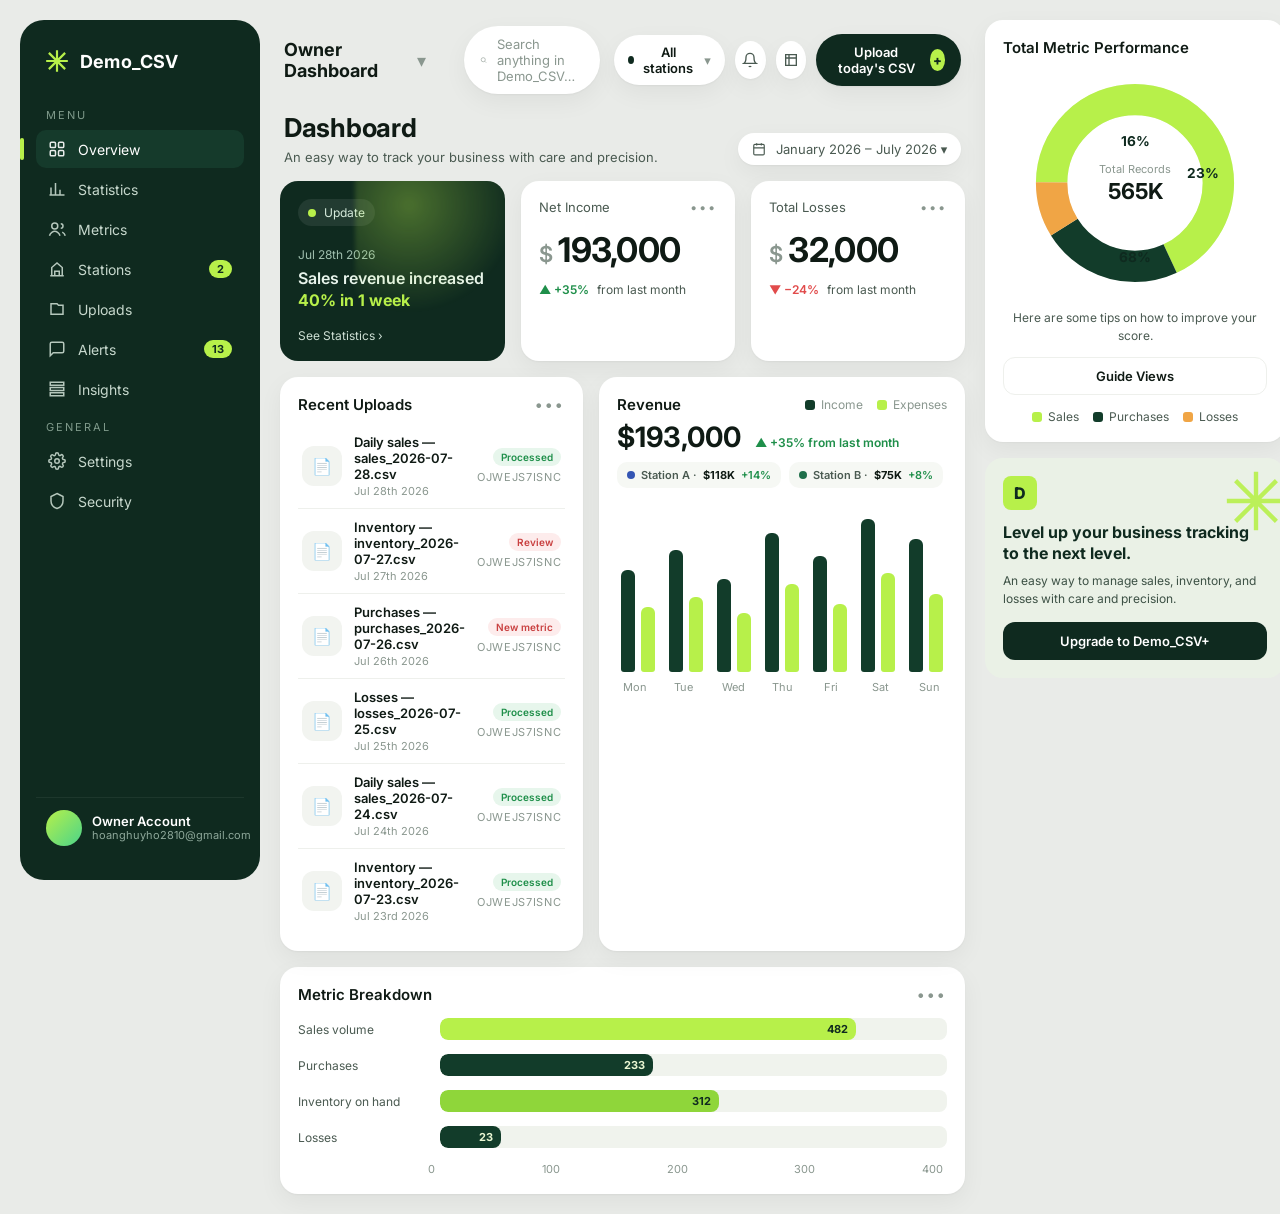
==== prototype/index.html @ dcbe6d95 "Initial commit: Demo_CSV prototype + Supabase schema - Static HTML/CSS prototype for all 9 pages (Ov" ====
<!doctype html>
<html lang="en">
<head>
<meta charset="utf-8" />
<meta name="viewport" content="width=1280" />
<title>Demo_CSV — Owner Dashboard</title>
<link rel="preconnect" href="https://fonts.googleapis.com">
<link rel="preconnect" href="https://fonts.gstatic.com" crossorigin>
<link href="https://fonts.googleapis.com/css2?family=Inter:wght@400;500;600;700;800&display=swap" rel="stylesheet">
<style>
  :root{
    --bg:#e9ebe8;
    --panel:#ffffff;
    --ink:#0f1a14;
    --ink-2:#4a5a51;
    --muted:#8a978f;
    --line:#eef0ec;
    --sidebar:#0f2a1f;
    --sidebar-2:#153a2b;
    --accent:#b7f04a;   /* lime */
    --accent-2:#8fd63a;
    --green:#1f6f4a;
    --green-dk:#123c2a;
    --red:#e14b4b;
    --chip:#f2f4f0;
    --radius:18px;
    --radius-sm:12px;
    --shadow:0 1px 2px rgba(15,26,20,.04), 0 8px 24px rgba(15,26,20,.05);
  }
  *{box-sizing:border-box}
  html,body{margin:0;padding:0;background:var(--bg);color:var(--ink);font-family:'Inter',system-ui,-apple-system,Segoe UI,Roboto,sans-serif;-webkit-font-smoothing:antialiased}
  a{color:inherit;text-decoration:none}
  button{font:inherit;color:inherit;cursor:pointer;border:0;background:none}

  .app{
    display:grid;
    grid-template-columns: 240px 1fr 300px;
    gap:20px;
    max-width:1360px;
    margin:20px auto;
    padding:0 20px;
    align-items:start;
  }

  /* ---------- Sidebar ---------- */
  .sidebar{
    background:var(--sidebar);
    color:#cfe0d5;
    border-radius:24px;
    padding:22px 16px;
    min-height:calc(100vh - 40px);
    position:sticky;top:20px;
    display:flex;flex-direction:column;
  }
  .brand{display:flex;align-items:center;gap:10px;padding:6px 8px 22px}
  .brand-mark{width:26px;height:26px;color:var(--accent)}
  .brand-name{font-weight:700;color:#fff;font-size:18px;letter-spacing:.2px}
  .side-label{font-size:11px;color:#7f9a8b;letter-spacing:.18em;padding:12px 10px 8px;text-transform:uppercase}
  .nav{display:flex;flex-direction:column;gap:2px}
  .nav a{
    display:flex;align-items:center;gap:12px;
    padding:10px 12px;border-radius:10px;
    font-size:14px;color:#c7d8cd;
    position:relative;
  }
  .nav a:hover{background:rgba(255,255,255,.04);color:#fff}
  .nav a.active{background:var(--sidebar-2);color:#fff}
  .nav a.active::before{
    content:"";position:absolute;left:-16px;top:8px;bottom:8px;width:4px;border-radius:4px;background:var(--accent);
  }
  .nav svg{width:18px;height:18px;flex:0 0 18px;opacity:.9}
  .badge{
    margin-left:auto;background:var(--accent);color:#0f2a1f;
    font-weight:700;font-size:11px;padding:2px 8px;border-radius:999px;
  }
  .profile{
    margin-top:auto;display:flex;align-items:center;gap:10px;
    padding:12px 10px;border-top:1px solid rgba(255,255,255,.06);
  }
  .avatar{width:36px;height:36px;border-radius:50%;background:linear-gradient(135deg,#b7f04a,#4bd48a);flex:0 0 36px}
  .profile .who{font-size:13px;color:#fff;font-weight:600;line-height:1.1}
  .profile .mail{font-size:11px;color:#8ea89a}

  /* ---------- Header ---------- */
  .header{
    display:flex;align-items:center;gap:14px;padding:6px 4px 18px;
  }
  .h-title{display:flex;align-items:center;gap:8px;font-weight:700;font-size:18px}
  .h-title .caret{color:var(--muted)}
  .search{
    margin-left:24px;flex:1;max-width:420px;
    background:#fff;border-radius:999px;
    display:flex;align-items:center;gap:10px;padding:10px 16px;
    color:var(--muted);font-size:13px;box-shadow:var(--shadow);
  }
  .search svg{width:16px;height:16px}
  .h-actions{margin-left:auto;display:flex;align-items:center;gap:10px}
  .icon-btn{
    width:38px;height:38px;border-radius:50%;background:#fff;box-shadow:var(--shadow);
    display:inline-flex;align-items:center;justify-content:center;color:var(--ink-2);
  }
  .cta{
    background:var(--sidebar);color:#fff;padding:10px 16px;border-radius:999px;
    display:inline-flex;align-items:center;gap:10px;font-size:13px;font-weight:600;
    box-shadow:var(--shadow);
  }
  .cta .plus{
    width:22px;height:22px;border-radius:50%;background:var(--accent);color:#0f2a1f;
    display:inline-flex;align-items:center;justify-content:center;font-weight:800;
  }

  /* ---------- Dashboard heading ---------- */
  .page-head{display:flex;align-items:flex-end;justify-content:space-between;margin:0 4px 16px}
  .page-head h1{margin:0;font-size:26px;font-weight:700;letter-spacing:-.01em}
  .page-head p{margin:6px 0 0;color:var(--ink-2);font-size:13px}
  .daterange{
    background:#fff;border-radius:999px;padding:8px 14px;
    display:inline-flex;align-items:center;gap:10px;font-size:13px;color:var(--ink-2);
    box-shadow:var(--shadow);
  }

  /* ---------- Grid rows ---------- */
  .row{display:grid;gap:16px}
  .row.top{grid-template-columns:1.05fr 1fr 1fr}
  .row.mid{grid-template-columns:1fr 1.35fr;margin-top:16px}
  .card{
    background:var(--panel);border-radius:var(--radius);padding:18px;
    box-shadow:var(--shadow);
  }

  /* Update / promo card */
  .promo{
    background:var(--sidebar);color:#e8f4ec;border-radius:var(--radius);
    padding:18px;position:relative;overflow:hidden;min-height:180px;
    display:flex;flex-direction:column;justify-content:space-between;
  }
  .promo .tag{
    display:inline-flex;align-items:center;gap:8px;background:rgba(255,255,255,.08);
    padding:6px 10px;border-radius:999px;font-size:12px;color:#d7ecdd;width:max-content;
  }
  .promo .tag .dot{width:8px;height:8px;background:var(--accent);border-radius:50%}
  .promo .date{color:#9fbfae;font-size:12px;margin-top:14px}
  .promo .headline{font-size:16px;font-weight:600;margin:6px 0 0;line-height:1.35}
  .promo .headline b{color:var(--accent)}
  .promo .see{margin-top:10px;color:#cfe0d5;font-size:12px;display:inline-flex;align-items:center;gap:6px}
  .promo .glow{
    position:absolute;right:-30px;top:-30px;width:180px;height:180px;
    background:radial-gradient(circle at 30% 30%, rgba(183,240,74,.35), transparent 60%);
    filter:blur(2px);
  }

  /* KPI cards */
  .kpi .label{font-size:13px;color:var(--ink-2);display:flex;align-items:center;justify-content:space-between}
  .kpi .value{margin-top:14px;font-size:34px;font-weight:700;letter-spacing:-.02em}
  .kpi .value .cur{color:var(--muted);font-weight:600;font-size:22px;margin-right:6px}
  .kpi .foot{margin-top:12px;font-size:12px;color:var(--ink-2);display:flex;align-items:center;gap:8px}
  .delta{display:inline-flex;align-items:center;gap:4px;font-weight:600}
  .delta.up{color:#1f8f4a}
  .delta.down{color:var(--red)}
  .kebab{color:var(--muted);letter-spacing:2px}

  /* Transactions */
  .list-card h3{margin:0 0 10px;font-size:15px;font-weight:600;display:flex;align-items:center;justify-content:space-between}
  .tx{display:flex;align-items:center;gap:12px;padding:10px 4px;border-bottom:1px solid var(--line)}
  .tx:last-child{border-bottom:0}
  .tx .thumb{width:40px;height:40px;border-radius:12px;background:var(--chip);flex:0 0 40px;display:inline-flex;align-items:center;justify-content:center;color:var(--ink-2)}
  .tx .meta{flex:1;min-width:0}
  .tx .meta .name{font-size:13px;font-weight:600}
  .tx .meta .date{font-size:11px;color:var(--muted);margin-top:2px}
  .tx .right{text-align:right;font-size:11px}
  .status{
    display:inline-block;padding:3px 8px;border-radius:999px;font-weight:600;font-size:10px;
  }
  .status.completed{background:#e7f6ec;color:#1f8f4a}
  .status.pending{background:#fdecec;color:#c94141}
  .tx .code{color:var(--muted);margin-top:4px;letter-spacing:.06em}

  /* Revenue bar chart */
  .rev .top-row{display:flex;align-items:center;justify-content:space-between}
  .legend{display:flex;gap:14px;color:var(--muted);font-size:12px}
  .legend span{display:inline-flex;align-items:center;gap:6px}
  .legend .sw{width:10px;height:10px;border-radius:3px}
  .rev .big{font-size:28px;font-weight:700;margin:6px 0 0}
  .rev .big small{font-size:12px;color:#1f8f4a;font-weight:600;margin-left:8px}
  .bars{display:grid;grid-template-columns:repeat(7,1fr);gap:14px;align-items:end;height:170px;margin-top:14px;padding:0 4px}
  .bar-group{display:flex;gap:6px;align-items:end;justify-content:center;height:100%;}
  .bar{width:14px;border-radius:6px 6px 3px 3px;background:var(--green-dk)}
  .bar.b{background:var(--accent)}
  .rev .xax{display:grid;grid-template-columns:repeat(7,1fr);gap:14px;color:var(--muted);font-size:11px;margin-top:8px;text-align:center}

  /* Sales report */
  .report h3{margin:0 0 14px;font-size:15px;font-weight:600;display:flex;align-items:center;justify-content:space-between}
  .hbar{display:flex;align-items:center;gap:12px;margin:14px 0}
  .hbar .label{width:130px;font-size:12px;color:var(--ink-2)}
  .hbar .track{flex:1;height:22px;background:#f0f3ed;border-radius:8px;position:relative;overflow:hidden}
  .hbar .fill{height:100%;background:var(--accent);border-radius:8px;display:flex;align-items:center;justify-content:flex-end;padding-right:8px;font-size:11px;color:#0f2a1f;font-weight:700}
  .hbar .fill.dk{background:var(--green-dk);color:#eaf7d3}
  .hbar .fill.md{background:var(--accent-2);color:#0f2a1f}
  .xaxis-h{display:flex;justify-content:space-between;color:var(--muted);font-size:11px;padding-left:130px;padding-right:4px;margin-top:6px}

  /* Right column */
  .right-col{display:flex;flex-direction:column;gap:16px;position:sticky;top:20px}
  .donut-card h3{margin:0 0 16px;font-size:15px;font-weight:600}
  .donut-wrap{display:flex;justify-content:center;position:relative}
  .donut-center{
    position:absolute;inset:0;display:flex;flex-direction:column;align-items:center;justify-content:center;
    font-size:11px;color:var(--muted);
  }
  .donut-center b{font-size:22px;color:var(--ink);font-weight:700;margin-top:2px}
  .donut-tips{color:var(--ink-2);font-size:12px;text-align:center;margin:16px 4px 12px;line-height:1.5}
  .btn-outline{
    display:block;text-align:center;padding:10px;border:1px solid var(--line);border-radius:12px;
    font-size:13px;color:var(--ink);font-weight:600;
  }
  .legend-grid{display:flex;gap:14px;justify-content:center;color:var(--ink-2);font-size:12px;margin-top:14px}
  .legend-grid span{display:inline-flex;align-items:center;gap:6px}
  .legend-grid .sw{width:10px;height:10px;border-radius:3px}

  .upsell{
    background:#eaf1e6;border-radius:var(--radius);padding:18px;position:relative;overflow:hidden;
  }
  .upsell .k{width:34px;height:34px;background:var(--accent);border-radius:8px;display:inline-flex;align-items:center;justify-content:center;font-weight:800;color:#0f2a1f}
  .upsell h4{margin:12px 0 8px;font-size:16px;line-height:1.3;color:#0f2a1f;font-weight:700}
  .upsell p{margin:0 0 14px;font-size:12px;color:#3d5145;line-height:1.5}
  .upsell .go{
    display:block;text-align:center;padding:11px;border-radius:12px;background:var(--sidebar);color:#fff;font-weight:600;font-size:13px;
  }
  .upsell .spark{
    position:absolute;right:-6px;top:8px;color:var(--accent);opacity:.9;
  }
</style>
</head>
<body>

<div class="app">

  <!-- ============ SIDEBAR ============ -->
  <aside class="sidebar">
    <div class="brand">
      <svg class="brand-mark" viewBox="0 0 24 24" fill="none" stroke="currentColor" stroke-width="2"><path d="M12 2v20M2 12h20M4.5 4.5l15 15M19.5 4.5l-15 15"/></svg>
      <div class="brand-name">Demo_CSV</div>
    </div>

    <div class="side-label">Menu</div>
    <nav class="nav">
      <a class="active" href="#"><svg viewBox="0 0 24 24" fill="none" stroke="currentColor" stroke-width="2"><rect x="3" y="3" width="7" height="7" rx="1.5"/><rect x="14" y="3" width="7" height="7" rx="1.5"/><rect x="3" y="14" width="7" height="7" rx="1.5"/><rect x="14" y="14" width="7" height="7" rx="1.5"/></svg>Overview</a>
      <a href="statistics.html"><svg viewBox="0 0 24 24" fill="none" stroke="currentColor" stroke-width="2"><path d="M4 20V10M10 20V4M16 20v-7M22 20H2"/></svg>Statistics</a>
      <a href="metrics.html"><svg viewBox="0 0 24 24" fill="none" stroke="currentColor" stroke-width="2"><circle cx="9" cy="8" r="4"/><path d="M2 21c1-4 5-6 7-6s6 2 7 6M17 11a3 3 0 100-6M23 21c-.6-2.4-2.3-4-4-4.8"/></svg>Metrics</a>
      <a href="stations.html"><svg viewBox="0 0 24 24" fill="none" stroke="currentColor" stroke-width="2"><path d="M3 21h18M5 21V10l7-6 7 6v11M9 21v-6h6v6"/></svg>Stations<span class="badge">2</span></a>
      <a href="uploads.html"><svg viewBox="0 0 24 24" fill="none" stroke="currentColor" stroke-width="2"><path d="M20 7h-6L12 5H4v14h16V7z"/></svg>Uploads</a>
      <a href="alerts.html"><svg viewBox="0 0 24 24" fill="none" stroke="currentColor" stroke-width="2"><path d="M21 15a2 2 0 01-2 2H7l-4 4V5a2 2 0 012-2h14a2 2 0 012 2z"/></svg>Alerts<span class="badge">13</span></a>
      <a href="insights.html"><svg viewBox="0 0 24 24" fill="none" stroke="currentColor" stroke-width="2"><path d="M3 3h18v4H3zM3 10h18v4H3zM3 17h18v4H3z"/></svg>Insights</a>
    </nav>

    <div class="side-label">General</div>
    <nav class="nav">
      <a href="settings.html"><svg viewBox="0 0 24 24" fill="none" stroke="currentColor" stroke-width="2" stroke-linecap="round" stroke-linejoin="round"><circle cx="12" cy="12" r="3"/><path d="M19.4 15a1.65 1.65 0 00.33 1.82l.06.06a2 2 0 01-2.83 2.83l-.06-.06a1.65 1.65 0 00-1.82-.33 1.65 1.65 0 00-1 1.51V21a2 2 0 01-4 0v-.09a1.65 1.65 0 00-1-1.51 1.65 1.65 0 00-1.82.33l-.06.06a2 2 0 01-2.83-2.83l.06-.06a1.65 1.65 0 00.33-1.82 1.65 1.65 0 00-1.51-1H3a2 2 0 010-4h.09a1.65 1.65 0 001.51-1 1.65 1.65 0 00-.33-1.82l-.06-.06a2 2 0 012.83-2.83l.06.06a1.65 1.65 0 001.82.33H9a1.65 1.65 0 001-1.51V3a2 2 0 014 0v.09a1.65 1.65 0 001 1.51 1.65 1.65 0 001.82-.33l.06-.06a2 2 0 012.83 2.83l-.06.06a1.65 1.65 0 00-.33 1.82V9a1.65 1.65 0 001.51 1H21a2 2 0 010 4h-.09a1.65 1.65 0 00-1.51 1z"/></svg>Settings</a>
      <a href="security.html"><svg viewBox="0 0 24 24" fill="none" stroke="currentColor" stroke-width="2"><path d="M12 2l8 4v6c0 5-3.5 8.5-8 10-4.5-1.5-8-5-8-10V6z"/></svg>Security</a>
    </nav>

    <div class="profile">
      <div class="avatar"></div>
      <div>
        <div class="who">Owner Account</div>
        <div class="mail">hoanghuyho2810@gmail.com</div>
      </div>
    </div>
  </aside>

  <!-- ============ MAIN ============ -->
  <main>
    <div class="header">
      <div class="h-title">Owner Dashboard <span class="caret">▾</span></div>
      <div class="search">
        <svg viewBox="0 0 24 24" fill="none" stroke="currentColor" stroke-width="2"><circle cx="11" cy="11" r="7"/><path d="M21 21l-4.3-4.3"/></svg>
        Search anything in Demo_CSV…
      </div>
      <div class="h-actions">
        <button style="display:inline-flex;align-items:center;gap:8px;padding:9px 14px;border-radius:999px;background:#fff;box-shadow:var(--shadow);font-size:13px;color:var(--ink);font-weight:600;font-family:inherit;border:0;cursor:pointer" title="Scope to a station"><span style="width:8px;height:8px;border-radius:50%;background:#0f2a1f;display:inline-block"></span>All stations<span style="color:var(--muted);margin-left:2px">▾</span></button>
        <button class="icon-btn"><svg width="16" height="16" viewBox="0 0 24 24" fill="none" stroke="currentColor" stroke-width="2"><path d="M18 8a6 6 0 10-12 0c0 7-3 9-3 9h18s-3-2-3-9M13.7 21a2 2 0 01-3.4 0"/></svg></button>
        <button class="icon-btn"><svg width="16" height="16" viewBox="0 0 24 24" fill="none" stroke="currentColor" stroke-width="2"><path d="M4 4h16v16H4z"/><path d="M4 9h16M9 4v16"/></svg></button>
        <button class="cta">Upload today's CSV <span class="plus">+</span></button>
      </div>
    </div>

    <div class="page-head">
      <div>
        <h1>Dashboard</h1>
        <p>An easy way to track your business with care and precision.</p>
      </div>
      <div class="daterange">
        <svg width="14" height="14" viewBox="0 0 24 24" fill="none" stroke="currentColor" stroke-width="2"><rect x="3" y="4" width="18" height="18" rx="2"/><path d="M16 2v4M8 2v4M3 10h18"/></svg>
        January 2026 – July 2026 ▾
      </div>
    </div>

    <!-- Top row -->
    <div class="row top">
      <div class="promo">
        <div class="glow"></div>
        <div class="tag"><span class="dot"></span>Update</div>
        <div>
          <div class="date">Jul 28th 2026</div>
          <div class="headline">Sales revenue increased <b>40% in 1 week</b></div>
        </div>
        <a class="see" href="#">See Statistics ›</a>
      </div>

      <div class="card kpi">
        <div class="label">Net Income <span class="kebab">•••</span></div>
        <div class="value"><span class="cur">$</span>193,000</div>
        <div class="foot"><span class="delta up">▲ +35%</span> from last month</div>
      </div>

      <div class="card kpi">
        <div class="label">Total Losses <span class="kebab">•••</span></div>
        <div class="value"><span class="cur">$</span>32,000</div>
        <div class="foot"><span class="delta down">▼ −24%</span> from last month</div>
      </div>
    </div>

    <!-- Mid row -->
    <div class="row mid">
      <div class="card list-card">
        <h3>Recent Uploads <span class="kebab">•••</span></h3>

        <div class="tx"><div class="thumb">📄</div>
          <div class="meta"><div class="name">Daily sales — sales_2026-07-28.csv</div><div class="date">Jul 28th 2026</div></div>
          <div class="right"><span class="status completed">Processed</span><div class="code">OJWEJS7ISNC</div></div>
        </div>
        <div class="tx"><div class="thumb">📄</div>
          <div class="meta"><div class="name">Inventory — inventory_2026-07-27.csv</div><div class="date">Jul 27th 2026</div></div>
          <div class="right"><span class="status pending">Review</span><div class="code">OJWEJS7ISNC</div></div>
        </div>
        <div class="tx"><div class="thumb">📄</div>
          <div class="meta"><div class="name">Purchases — purchases_2026-07-26.csv</div><div class="date">Jul 26th 2026</div></div>
          <div class="right"><span class="status pending">New metric</span><div class="code">OJWEJS7ISNC</div></div>
        </div>
        <div class="tx"><div class="thumb">📄</div>
          <div class="meta"><div class="name">Losses — losses_2026-07-25.csv</div><div class="date">Jul 25th 2026</div></div>
          <div class="right"><span class="status completed">Processed</span><div class="code">OJWEJS7ISNC</div></div>
        </div>
        <div class="tx"><div class="thumb">📄</div>
          <div class="meta"><div class="name">Daily sales — sales_2026-07-24.csv</div><div class="date">Jul 24th 2026</div></div>
          <div class="right"><span class="status completed">Processed</span><div class="code">OJWEJS7ISNC</div></div>
        </div>
        <div class="tx"><div class="thumb">📄</div>
          <div class="meta"><div class="name">Inventory — inventory_2026-07-23.csv</div><div class="date">Jul 23rd 2026</div></div>
          <div class="right"><span class="status completed">Processed</span><div class="code">OJWEJS7ISNC</div></div>
        </div>
      </div>

      <div class="card rev">
        <div class="top-row">
          <h3 style="margin:0;font-size:15px;font-weight:600">Revenue</h3>
          <div class="legend">
            <span><span class="sw" style="background:var(--green-dk)"></span>Income</span>
            <span><span class="sw" style="background:var(--accent)"></span>Expenses</span>
          </div>
        </div>
        <div class="big">$193,000 <small>▲ +35% from last month</small></div>
        <div style="display:flex;gap:8px;margin:8px 0 6px;flex-wrap:wrap">
          <div style="background:#f6f8f4;border-radius:10px;padding:6px 10px;display:inline-flex;align-items:center;gap:6px;font-size:11px;font-weight:600;color:var(--ink-2)"><span style="width:8px;height:8px;border-radius:50%;background:#3455b3"></span>Station A · <b style="color:var(--ink)">$118K</b> <span style="color:#1f8f4a">+14%</span></div>
          <div style="background:#f6f8f4;border-radius:10px;padding:6px 10px;display:inline-flex;align-items:center;gap:6px;font-size:11px;font-weight:600;color:var(--ink-2)"><span style="width:8px;height:8px;border-radius:50%;background:#1f6f4a"></span>Station B · <b style="color:var(--ink)">$75K</b> <span style="color:#1f8f4a">+8%</span></div>
        </div>

        <div class="bars">
          <div class="bar-group"><div class="bar" style="height:60%"></div><div class="bar b" style="height:38%"></div></div>
          <div class="bar-group"><div class="bar" style="height:72%"></div><div class="bar b" style="height:44%"></div></div>
          <div class="bar-group"><div class="bar" style="height:55%"></div><div class="bar b" style="height:35%"></div></div>
          <div class="bar-group"><div class="bar" style="height:82%"></div><div class="bar b" style="height:52%"></div></div>
          <div class="bar-group"><div class="bar" style="height:68%"></div><div class="bar b" style="height:40%"></div></div>
          <div class="bar-group"><div class="bar" style="height:90%"></div><div class="bar b" style="height:58%"></div></div>
          <div class="bar-group"><div class="bar" style="height:78%"></div><div class="bar b" style="height:46%"></div></div>
        </div>
        <div class="xax"><span>Mon</span><span>Tue</span><span>Wed</span><span>Thu</span><span>Fri</span><span>Sat</span><span>Sun</span></div>
      </div>
    </div>

    <!-- Sales report full width under mid -->
    <div class="card report" style="margin-top:16px">
      <h3>Metric Breakdown <span class="kebab">•••</span></h3>
      <div class="hbar"><div class="label">Sales volume</div>
        <div class="track"><div class="fill" style="width:82%">482</div></div>
      </div>
      <div class="hbar"><div class="label">Purchases</div>
        <div class="track"><div class="fill dk" style="width:42%">233</div></div>
      </div>
      <div class="hbar"><div class="label">Inventory on hand</div>
        <div class="track"><div class="fill md" style="width:55%">312</div></div>
      </div>
      <div class="hbar"><div class="label">Losses</div>
        <div class="track"><div class="fill dk" style="width:12%">23</div></div>
      </div>
      <div class="xaxis-h"><span>0</span><span>100</span><span>200</span><span>300</span><span>400</span></div>
    </div>
  </main>

  <!-- ============ RIGHT COLUMN ============ -->
  <aside class="right-col">
    <div class="card donut-card">
      <h3>Total Metric Performance</h3>
      <div class="donut-wrap">
        <svg width="220" height="220" viewBox="0 0 42 42">
          <circle cx="21" cy="21" r="15.9155" fill="none" stroke="#eef0ec" stroke-width="6"/>
          <!-- Sales 68% -->
          <circle cx="21" cy="21" r="15.9155" fill="none" stroke="#b7f04a" stroke-width="6"
                  stroke-dasharray="68 32" stroke-dashoffset="25" transform="rotate(-90 21 21)"/>
          <!-- Purchases 23% -->
          <circle cx="21" cy="21" r="15.9155" fill="none" stroke="#123c2a" stroke-width="6"
                  stroke-dasharray="23 77" stroke-dashoffset="-43" transform="rotate(-90 21 21)"/>
          <!-- Losses 9% -->
          <circle cx="21" cy="21" r="15.9155" fill="none" stroke="#f0a545" stroke-width="6"
                  stroke-dasharray="9 91" stroke-dashoffset="-66" transform="rotate(-90 21 21)"/>
          <text x="21" y="14" text-anchor="middle" font-size="2.6" fill="#0f2a1f" font-weight="700">16%</text>
          <text x="34" y="20" text-anchor="middle" font-size="2.6" fill="#0f2a1f" font-weight="700">23%</text>
          <text x="21" y="36" text-anchor="middle" font-size="2.6" fill="#0f2a1f" font-weight="700">68%</text>
        </svg>
        <div class="donut-center">Total Records<b>565K</b></div>
      </div>
      <p class="donut-tips">Here are some tips on how to improve your score.</p>
      <a class="btn-outline" href="#">Guide Views</a>
      <div class="legend-grid">
        <span><span class="sw" style="background:var(--accent)"></span>Sales</span>
        <span><span class="sw" style="background:var(--green-dk)"></span>Purchases</span>
        <span><span class="sw" style="background:#f0a545"></span>Losses</span>
      </div>
    </div>

    <div class="upsell">
      <svg class="spark" width="70" height="70" viewBox="0 0 24 24" fill="none" stroke="currentColor" stroke-width="1.5"><path d="M12 2v20M2 12h20M5 5l14 14M19 5L5 19"/></svg>
      <div class="k">D</div>
      <h4>Level up your business tracking to the next level.</h4>
      <p>An easy way to manage sales, inventory, and losses with care and precision.</p>
      <a class="go" href="#">Upgrade to Demo_CSV+</a>
    </div>
  </aside>

</div>

</body>
</html>
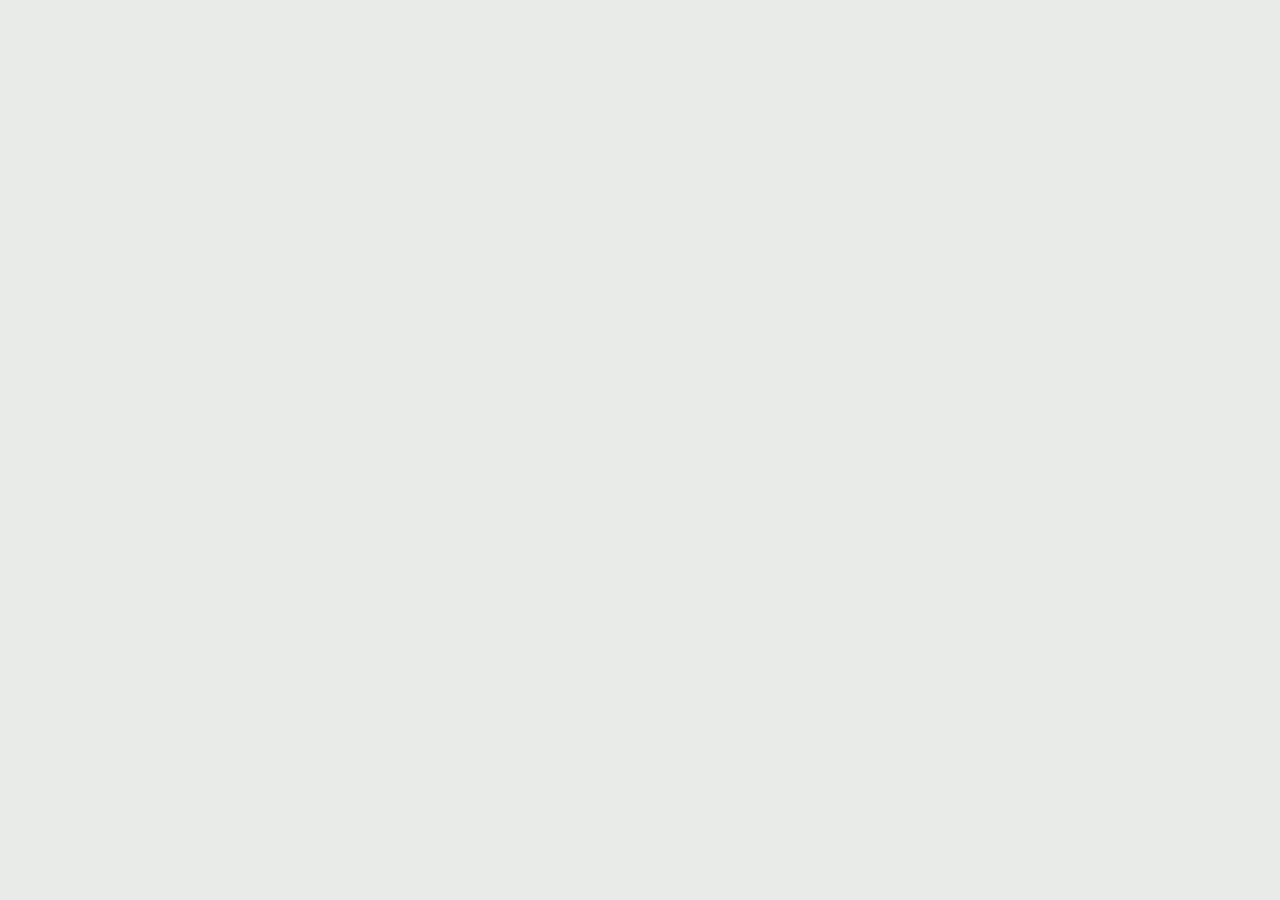
==== commit 88539451: "Wire prototype to Supabase backend; simplify Settings/Security Implements the full core loop against" ====
--- a/prototype/index.html
+++ b/prototype/index.html
@@ -6,266 +6,17 @@
 <title>Demo_CSV — Owner Dashboard</title>
 <link rel="preconnect" href="https://fonts.googleapis.com">
 <link rel="preconnect" href="https://fonts.gstatic.com" crossorigin>
-<link href="https://fonts.googleapis.com/css2?family=Inter:wght@400;500;600;700;800&display=swap" rel="stylesheet">
-<style>
-  :root{
-    --bg:#e9ebe8;
-    --panel:#ffffff;
-    --ink:#0f1a14;
-    --ink-2:#4a5a51;
-    --muted:#8a978f;
-    --line:#eef0ec;
-    --sidebar:#0f2a1f;
-    --sidebar-2:#153a2b;
-    --accent:#b7f04a;   /* lime */
-    --accent-2:#8fd63a;
-    --green:#1f6f4a;
-    --green-dk:#123c2a;
-    --red:#e14b4b;
-    --chip:#f2f4f0;
-    --radius:18px;
-    --radius-sm:12px;
-    --shadow:0 1px 2px rgba(15,26,20,.04), 0 8px 24px rgba(15,26,20,.05);
-  }
-  *{box-sizing:border-box}
-  html,body{margin:0;padding:0;background:var(--bg);color:var(--ink);font-family:'Inter',system-ui,-apple-system,Segoe UI,Roboto,sans-serif;-webkit-font-smoothing:antialiased}
-  a{color:inherit;text-decoration:none}
-  button{font:inherit;color:inherit;cursor:pointer;border:0;background:none}
-
-  .app{
-    display:grid;
-    grid-template-columns: 240px 1fr 300px;
-    gap:20px;
-    max-width:1360px;
-    margin:20px auto;
-    padding:0 20px;
-    align-items:start;
-  }
-
-  /* ---------- Sidebar ---------- */
-  .sidebar{
-    background:var(--sidebar);
-    color:#cfe0d5;
-    border-radius:24px;
-    padding:22px 16px;
-    min-height:calc(100vh - 40px);
-    position:sticky;top:20px;
-    display:flex;flex-direction:column;
-  }
-  .brand{display:flex;align-items:center;gap:10px;padding:6px 8px 22px}
-  .brand-mark{width:26px;height:26px;color:var(--accent)}
-  .brand-name{font-weight:700;color:#fff;font-size:18px;letter-spacing:.2px}
-  .side-label{font-size:11px;color:#7f9a8b;letter-spacing:.18em;padding:12px 10px 8px;text-transform:uppercase}
-  .nav{display:flex;flex-direction:column;gap:2px}
-  .nav a{
-    display:flex;align-items:center;gap:12px;
-    padding:10px 12px;border-radius:10px;
-    font-size:14px;color:#c7d8cd;
-    position:relative;
-  }
-  .nav a:hover{background:rgba(255,255,255,.04);color:#fff}
-  .nav a.active{background:var(--sidebar-2);color:#fff}
-  .nav a.active::before{
-    content:"";position:absolute;left:-16px;top:8px;bottom:8px;width:4px;border-radius:4px;background:var(--accent);
-  }
-  .nav svg{width:18px;height:18px;flex:0 0 18px;opacity:.9}
-  .badge{
-    margin-left:auto;background:var(--accent);color:#0f2a1f;
-    font-weight:700;font-size:11px;padding:2px 8px;border-radius:999px;
-  }
-  .profile{
-    margin-top:auto;display:flex;align-items:center;gap:10px;
-    padding:12px 10px;border-top:1px solid rgba(255,255,255,.06);
-  }
-  .avatar{width:36px;height:36px;border-radius:50%;background:linear-gradient(135deg,#b7f04a,#4bd48a);flex:0 0 36px}
-  .profile .who{font-size:13px;color:#fff;font-weight:600;line-height:1.1}
-  .profile .mail{font-size:11px;color:#8ea89a}
-
-  /* ---------- Header ---------- */
-  .header{
-    display:flex;align-items:center;gap:14px;padding:6px 4px 18px;
-  }
-  .h-title{display:flex;align-items:center;gap:8px;font-weight:700;font-size:18px}
-  .h-title .caret{color:var(--muted)}
-  .search{
-    margin-left:24px;flex:1;max-width:420px;
-    background:#fff;border-radius:999px;
-    display:flex;align-items:center;gap:10px;padding:10px 16px;
-    color:var(--muted);font-size:13px;box-shadow:var(--shadow);
-  }
-  .search svg{width:16px;height:16px}
-  .h-actions{margin-left:auto;display:flex;align-items:center;gap:10px}
-  .icon-btn{
-    width:38px;height:38px;border-radius:50%;background:#fff;box-shadow:var(--shadow);
-    display:inline-flex;align-items:center;justify-content:center;color:var(--ink-2);
-  }
-  .cta{
-    background:var(--sidebar);color:#fff;padding:10px 16px;border-radius:999px;
-    display:inline-flex;align-items:center;gap:10px;font-size:13px;font-weight:600;
-    box-shadow:var(--shadow);
-  }
-  .cta .plus{
-    width:22px;height:22px;border-radius:50%;background:var(--accent);color:#0f2a1f;
-    display:inline-flex;align-items:center;justify-content:center;font-weight:800;
-  }
-
-  /* ---------- Dashboard heading ---------- */
-  .page-head{display:flex;align-items:flex-end;justify-content:space-between;margin:0 4px 16px}
-  .page-head h1{margin:0;font-size:26px;font-weight:700;letter-spacing:-.01em}
-  .page-head p{margin:6px 0 0;color:var(--ink-2);font-size:13px}
-  .daterange{
-    background:#fff;border-radius:999px;padding:8px 14px;
-    display:inline-flex;align-items:center;gap:10px;font-size:13px;color:var(--ink-2);
-    box-shadow:var(--shadow);
-  }
-
-  /* ---------- Grid rows ---------- */
-  .row{display:grid;gap:16px}
-  .row.top{grid-template-columns:1.05fr 1fr 1fr}
-  .row.mid{grid-template-columns:1fr 1.35fr;margin-top:16px}
-  .card{
-    background:var(--panel);border-radius:var(--radius);padding:18px;
-    box-shadow:var(--shadow);
-  }
-
-  /* Update / promo card */
-  .promo{
-    background:var(--sidebar);color:#e8f4ec;border-radius:var(--radius);
-    padding:18px;position:relative;overflow:hidden;min-height:180px;
-    display:flex;flex-direction:column;justify-content:space-between;
-  }
-  .promo .tag{
-    display:inline-flex;align-items:center;gap:8px;background:rgba(255,255,255,.08);
-    padding:6px 10px;border-radius:999px;font-size:12px;color:#d7ecdd;width:max-content;
-  }
-  .promo .tag .dot{width:8px;height:8px;background:var(--accent);border-radius:50%}
-  .promo .date{color:#9fbfae;font-size:12px;margin-top:14px}
-  .promo .headline{font-size:16px;font-weight:600;margin:6px 0 0;line-height:1.35}
-  .promo .headline b{color:var(--accent)}
-  .promo .see{margin-top:10px;color:#cfe0d5;font-size:12px;display:inline-flex;align-items:center;gap:6px}
-  .promo .glow{
-    position:absolute;right:-30px;top:-30px;width:180px;height:180px;
-    background:radial-gradient(circle at 30% 30%, rgba(183,240,74,.35), transparent 60%);
-    filter:blur(2px);
-  }
-
-  /* KPI cards */
-  .kpi .label{font-size:13px;color:var(--ink-2);display:flex;align-items:center;justify-content:space-between}
-  .kpi .value{margin-top:14px;font-size:34px;font-weight:700;letter-spacing:-.02em}
-  .kpi .value .cur{color:var(--muted);font-weight:600;font-size:22px;margin-right:6px}
-  .kpi .foot{margin-top:12px;font-size:12px;color:var(--ink-2);display:flex;align-items:center;gap:8px}
-  .delta{display:inline-flex;align-items:center;gap:4px;font-weight:600}
-  .delta.up{color:#1f8f4a}
-  .delta.down{color:var(--red)}
-  .kebab{color:var(--muted);letter-spacing:2px}
-
-  /* Transactions */
-  .list-card h3{margin:0 0 10px;font-size:15px;font-weight:600;display:flex;align-items:center;justify-content:space-between}
-  .tx{display:flex;align-items:center;gap:12px;padding:10px 4px;border-bottom:1px solid var(--line)}
-  .tx:last-child{border-bottom:0}
-  .tx .thumb{width:40px;height:40px;border-radius:12px;background:var(--chip);flex:0 0 40px;display:inline-flex;align-items:center;justify-content:center;color:var(--ink-2)}
-  .tx .meta{flex:1;min-width:0}
-  .tx .meta .name{font-size:13px;font-weight:600}
-  .tx .meta .date{font-size:11px;color:var(--muted);margin-top:2px}
-  .tx .right{text-align:right;font-size:11px}
-  .status{
-    display:inline-block;padding:3px 8px;border-radius:999px;font-weight:600;font-size:10px;
-  }
-  .status.completed{background:#e7f6ec;color:#1f8f4a}
-  .status.pending{background:#fdecec;color:#c94141}
-  .tx .code{color:var(--muted);margin-top:4px;letter-spacing:.06em}
-
-  /* Revenue bar chart */
-  .rev .top-row{display:flex;align-items:center;justify-content:space-between}
-  .legend{display:flex;gap:14px;color:var(--muted);font-size:12px}
-  .legend span{display:inline-flex;align-items:center;gap:6px}
-  .legend .sw{width:10px;height:10px;border-radius:3px}
-  .rev .big{font-size:28px;font-weight:700;margin:6px 0 0}
-  .rev .big small{font-size:12px;color:#1f8f4a;font-weight:600;margin-left:8px}
-  .bars{display:grid;grid-template-columns:repeat(7,1fr);gap:14px;align-items:end;height:170px;margin-top:14px;padding:0 4px}
-  .bar-group{display:flex;gap:6px;align-items:end;justify-content:center;height:100%;}
-  .bar{width:14px;border-radius:6px 6px 3px 3px;background:var(--green-dk)}
-  .bar.b{background:var(--accent)}
-  .rev .xax{display:grid;grid-template-columns:repeat(7,1fr);gap:14px;color:var(--muted);font-size:11px;margin-top:8px;text-align:center}
-
-  /* Sales report */
-  .report h3{margin:0 0 14px;font-size:15px;font-weight:600;display:flex;align-items:center;justify-content:space-between}
-  .hbar{display:flex;align-items:center;gap:12px;margin:14px 0}
-  .hbar .label{width:130px;font-size:12px;color:var(--ink-2)}
-  .hbar .track{flex:1;height:22px;background:#f0f3ed;border-radius:8px;position:relative;overflow:hidden}
-  .hbar .fill{height:100%;background:var(--accent);border-radius:8px;display:flex;align-items:center;justify-content:flex-end;padding-right:8px;font-size:11px;color:#0f2a1f;font-weight:700}
-  .hbar .fill.dk{background:var(--green-dk);color:#eaf7d3}
-  .hbar .fill.md{background:var(--accent-2);color:#0f2a1f}
-  .xaxis-h{display:flex;justify-content:space-between;color:var(--muted);font-size:11px;padding-left:130px;padding-right:4px;margin-top:6px}
-
-  /* Right column */
-  .right-col{display:flex;flex-direction:column;gap:16px;position:sticky;top:20px}
-  .donut-card h3{margin:0 0 16px;font-size:15px;font-weight:600}
-  .donut-wrap{display:flex;justify-content:center;position:relative}
-  .donut-center{
-    position:absolute;inset:0;display:flex;flex-direction:column;align-items:center;justify-content:center;
-    font-size:11px;color:var(--muted);
-  }
-  .donut-center b{font-size:22px;color:var(--ink);font-weight:700;margin-top:2px}
-  .donut-tips{color:var(--ink-2);font-size:12px;text-align:center;margin:16px 4px 12px;line-height:1.5}
-  .btn-outline{
-    display:block;text-align:center;padding:10px;border:1px solid var(--line);border-radius:12px;
-    font-size:13px;color:var(--ink);font-weight:600;
-  }
-  .legend-grid{display:flex;gap:14px;justify-content:center;color:var(--ink-2);font-size:12px;margin-top:14px}
-  .legend-grid span{display:inline-flex;align-items:center;gap:6px}
-  .legend-grid .sw{width:10px;height:10px;border-radius:3px}
-
-  .upsell{
-    background:#eaf1e6;border-radius:var(--radius);padding:18px;position:relative;overflow:hidden;
-  }
-  .upsell .k{width:34px;height:34px;background:var(--accent);border-radius:8px;display:inline-flex;align-items:center;justify-content:center;font-weight:800;color:#0f2a1f}
-  .upsell h4{margin:12px 0 8px;font-size:16px;line-height:1.3;color:#0f2a1f;font-weight:700}
-  .upsell p{margin:0 0 14px;font-size:12px;color:#3d5145;line-height:1.5}
-  .upsell .go{
-    display:block;text-align:center;padding:11px;border-radius:12px;background:var(--sidebar);color:#fff;font-weight:600;font-size:13px;
-  }
-  .upsell .spark{
-    position:absolute;right:-6px;top:8px;color:var(--accent);opacity:.9;
-  }
-</style>
+<link rel="stylesheet" href="assets/css/app.css">
 </head>
-<body>
+<body class="preauth" data-shell-active="overview">
+<script src="assets/js/shell.js"></script>
+<script type="module" src="assets/js/guard.js"></script>
+<script type="module" src="assets/js/first-run.js"></script>
 
 <div class="app">
 
   <!-- ============ SIDEBAR ============ -->
-  <aside class="sidebar">
-    <div class="brand">
-      <svg class="brand-mark" viewBox="0 0 24 24" fill="none" stroke="currentColor" stroke-width="2"><path d="M12 2v20M2 12h20M4.5 4.5l15 15M19.5 4.5l-15 15"/></svg>
-      <div class="brand-name">Demo_CSV</div>
-    </div>
-
-    <div class="side-label">Menu</div>
-    <nav class="nav">
-      <a class="active" href="#"><svg viewBox="0 0 24 24" fill="none" stroke="currentColor" stroke-width="2"><rect x="3" y="3" width="7" height="7" rx="1.5"/><rect x="14" y="3" width="7" height="7" rx="1.5"/><rect x="3" y="14" width="7" height="7" rx="1.5"/><rect x="14" y="14" width="7" height="7" rx="1.5"/></svg>Overview</a>
-      <a href="statistics.html"><svg viewBox="0 0 24 24" fill="none" stroke="currentColor" stroke-width="2"><path d="M4 20V10M10 20V4M16 20v-7M22 20H2"/></svg>Statistics</a>
-      <a href="metrics.html"><svg viewBox="0 0 24 24" fill="none" stroke="currentColor" stroke-width="2"><circle cx="9" cy="8" r="4"/><path d="M2 21c1-4 5-6 7-6s6 2 7 6M17 11a3 3 0 100-6M23 21c-.6-2.4-2.3-4-4-4.8"/></svg>Metrics</a>
-      <a href="stations.html"><svg viewBox="0 0 24 24" fill="none" stroke="currentColor" stroke-width="2"><path d="M3 21h18M5 21V10l7-6 7 6v11M9 21v-6h6v6"/></svg>Stations<span class="badge">2</span></a>
-      <a href="uploads.html"><svg viewBox="0 0 24 24" fill="none" stroke="currentColor" stroke-width="2"><path d="M20 7h-6L12 5H4v14h16V7z"/></svg>Uploads</a>
-      <a href="alerts.html"><svg viewBox="0 0 24 24" fill="none" stroke="currentColor" stroke-width="2"><path d="M21 15a2 2 0 01-2 2H7l-4 4V5a2 2 0 012-2h14a2 2 0 012 2z"/></svg>Alerts<span class="badge">13</span></a>
-      <a href="insights.html"><svg viewBox="0 0 24 24" fill="none" stroke="currentColor" stroke-width="2"><path d="M3 3h18v4H3zM3 10h18v4H3zM3 17h18v4H3z"/></svg>Insights</a>
-    </nav>
-
-    <div class="side-label">General</div>
-    <nav class="nav">
-      <a href="settings.html"><svg viewBox="0 0 24 24" fill="none" stroke="currentColor" stroke-width="2" stroke-linecap="round" stroke-linejoin="round"><circle cx="12" cy="12" r="3"/><path d="M19.4 15a1.65 1.65 0 00.33 1.82l.06.06a2 2 0 01-2.83 2.83l-.06-.06a1.65 1.65 0 00-1.82-.33 1.65 1.65 0 00-1 1.51V21a2 2 0 01-4 0v-.09a1.65 1.65 0 00-1-1.51 1.65 1.65 0 00-1.82.33l-.06.06a2 2 0 01-2.83-2.83l.06-.06a1.65 1.65 0 00.33-1.82 1.65 1.65 0 00-1.51-1H3a2 2 0 010-4h.09a1.65 1.65 0 001.51-1 1.65 1.65 0 00-.33-1.82l-.06-.06a2 2 0 012.83-2.83l.06.06a1.65 1.65 0 001.82.33H9a1.65 1.65 0 001-1.51V3a2 2 0 014 0v.09a1.65 1.65 0 001 1.51 1.65 1.65 0 001.82-.33l.06-.06a2 2 0 012.83 2.83l-.06.06a1.65 1.65 0 00-.33 1.82V9a1.65 1.65 0 001.51 1H21a2 2 0 010 4h-.09a1.65 1.65 0 00-1.51 1z"/></svg>Settings</a>
-      <a href="security.html"><svg viewBox="0 0 24 24" fill="none" stroke="currentColor" stroke-width="2"><path d="M12 2l8 4v6c0 5-3.5 8.5-8 10-4.5-1.5-8-5-8-10V6z"/></svg>Security</a>
-    </nav>
-
-    <div class="profile">
-      <div class="avatar"></div>
-      <div>
-        <div class="who">Owner Account</div>
-        <div class="mail">hoanghuyho2810@gmail.com</div>
-      </div>
-    </div>
-  </aside>
+  <aside class="sidebar" data-shell="sidebar"></aside>
 
   <!-- ============ MAIN ============ -->
   <main>
@@ -276,7 +27,14 @@
         Search anything in Demo_CSV…
       </div>
       <div class="h-actions">
-        <button style="display:inline-flex;align-items:center;gap:8px;padding:9px 14px;border-radius:999px;background:#fff;box-shadow:var(--shadow);font-size:13px;color:var(--ink);font-weight:600;font-family:inherit;border:0;cursor:pointer" title="Scope to a station"><span style="width:8px;height:8px;border-radius:50%;background:#0f2a1f;display:inline-block"></span>All stations<span style="color:var(--muted);margin-left:2px">▾</span></button>
+        <div class="scope-switcher" id="scope-switcher">
+          <button type="button" class="scope-switcher__btn" aria-haspopup="listbox" aria-expanded="false">
+            <span class="scope-switcher__dot"></span>
+            <span class="scope-switcher__label">All stations</span>
+            <span class="scope-switcher__caret">▾</span>
+          </button>
+          <ul class="scope-switcher__menu" role="listbox" hidden></ul>
+        </div>
         <button class="icon-btn"><svg width="16" height="16" viewBox="0 0 24 24" fill="none" stroke="currentColor" stroke-width="2"><path d="M18 8a6 6 0 10-12 0c0 7-3 9-3 9h18s-3-2-3-9M13.7 21a2 2 0 01-3.4 0"/></svg></button>
         <button class="icon-btn"><svg width="16" height="16" viewBox="0 0 24 24" fill="none" stroke="currentColor" stroke-width="2"><path d="M4 4h16v16H4z"/><path d="M4 9h16M9 4v16"/></svg></button>
         <button class="cta">Upload today's CSV <span class="plus">+</span></button>
@@ -307,15 +65,15 @@
       </div>
 
       <div class="card kpi">
-        <div class="label">Net Income <span class="kebab">•••</span></div>
-        <div class="value"><span class="cur">$</span>193,000</div>
-        <div class="foot"><span class="delta up">▲ +35%</span> from last month</div>
+        <div class="label">Net Income (revenue) <span class="kebab">•••</span></div>
+        <div class="value"><span class="cur">$</span><span id="kpi-net-income-value">—</span></div>
+        <div class="foot"><span class="delta" id="kpi-net-income-delta">—</span> vs prior 30 days</div>
       </div>
 
       <div class="card kpi">
         <div class="label">Total Losses <span class="kebab">•••</span></div>
-        <div class="value"><span class="cur">$</span>32,000</div>
-        <div class="foot"><span class="delta down">▼ −24%</span> from last month</div>
+        <div class="value"><span class="cur">$</span><span id="kpi-losses-value">—</span></div>
+        <div class="foot"><span class="delta" id="kpi-losses-delta">—</span> vs prior 30 days</div>
       </div>
     </div>
 
@@ -323,108 +81,54 @@
     <div class="row mid">
       <div class="card list-card">
         <h3>Recent Uploads <span class="kebab">•••</span></h3>
-
-        <div class="tx"><div class="thumb">📄</div>
-          <div class="meta"><div class="name">Daily sales — sales_2026-07-28.csv</div><div class="date">Jul 28th 2026</div></div>
-          <div class="right"><span class="status completed">Processed</span><div class="code">OJWEJS7ISNC</div></div>
-        </div>
-        <div class="tx"><div class="thumb">📄</div>
-          <div class="meta"><div class="name">Inventory — inventory_2026-07-27.csv</div><div class="date">Jul 27th 2026</div></div>
-          <div class="right"><span class="status pending">Review</span><div class="code">OJWEJS7ISNC</div></div>
-        </div>
-        <div class="tx"><div class="thumb">📄</div>
-          <div class="meta"><div class="name">Purchases — purchases_2026-07-26.csv</div><div class="date">Jul 26th 2026</div></div>
-          <div class="right"><span class="status pending">New metric</span><div class="code">OJWEJS7ISNC</div></div>
-        </div>
-        <div class="tx"><div class="thumb">📄</div>
-          <div class="meta"><div class="name">Losses — losses_2026-07-25.csv</div><div class="date">Jul 25th 2026</div></div>
-          <div class="right"><span class="status completed">Processed</span><div class="code">OJWEJS7ISNC</div></div>
-        </div>
-        <div class="tx"><div class="thumb">📄</div>
-          <div class="meta"><div class="name">Daily sales — sales_2026-07-24.csv</div><div class="date">Jul 24th 2026</div></div>
-          <div class="right"><span class="status completed">Processed</span><div class="code">OJWEJS7ISNC</div></div>
-        </div>
-        <div class="tx"><div class="thumb">📄</div>
-          <div class="meta"><div class="name">Inventory — inventory_2026-07-23.csv</div><div class="date">Jul 23rd 2026</div></div>
-          <div class="right"><span class="status completed">Processed</span><div class="code">OJWEJS7ISNC</div></div>
-        </div>
+        <div id="recent-uploads-list"></div>
       </div>
 
       <div class="card rev">
         <div class="top-row">
           <h3 style="margin:0;font-size:15px;font-weight:600">Revenue</h3>
           <div class="legend">
-            <span><span class="sw" style="background:var(--green-dk)"></span>Income</span>
-            <span><span class="sw" style="background:var(--accent)"></span>Expenses</span>
+            <span><span class="sw" style="background:var(--green-dk)"></span>Revenue</span>
+            <span><span class="sw" style="background:var(--accent)"></span>Purchases</span>
           </div>
         </div>
-        <div class="big">$193,000 <small>▲ +35% from last month</small></div>
-        <div style="display:flex;gap:8px;margin:8px 0 6px;flex-wrap:wrap">
-          <div style="background:#f6f8f4;border-radius:10px;padding:6px 10px;display:inline-flex;align-items:center;gap:6px;font-size:11px;font-weight:600;color:var(--ink-2)"><span style="width:8px;height:8px;border-radius:50%;background:#3455b3"></span>Station A · <b style="color:var(--ink)">$118K</b> <span style="color:#1f8f4a">+14%</span></div>
-          <div style="background:#f6f8f4;border-radius:10px;padding:6px 10px;display:inline-flex;align-items:center;gap:6px;font-size:11px;font-weight:600;color:var(--ink-2)"><span style="width:8px;height:8px;border-radius:50%;background:#1f6f4a"></span>Station B · <b style="color:var(--ink)">$75K</b> <span style="color:#1f8f4a">+8%</span></div>
-        </div>
+        <div class="big" id="revenue-big">— <small></small></div>
+        <div id="revenue-station-chips" style="display:flex;gap:8px;margin:8px 0 6px;flex-wrap:wrap"></div>
 
-        <div class="bars">
-          <div class="bar-group"><div class="bar" style="height:60%"></div><div class="bar b" style="height:38%"></div></div>
-          <div class="bar-group"><div class="bar" style="height:72%"></div><div class="bar b" style="height:44%"></div></div>
-          <div class="bar-group"><div class="bar" style="height:55%"></div><div class="bar b" style="height:35%"></div></div>
-          <div class="bar-group"><div class="bar" style="height:82%"></div><div class="bar b" style="height:52%"></div></div>
-          <div class="bar-group"><div class="bar" style="height:68%"></div><div class="bar b" style="height:40%"></div></div>
-          <div class="bar-group"><div class="bar" style="height:90%"></div><div class="bar b" style="height:58%"></div></div>
-          <div class="bar-group"><div class="bar" style="height:78%"></div><div class="bar b" style="height:46%"></div></div>
-        </div>
-        <div class="xax"><span>Mon</span><span>Tue</span><span>Wed</span><span>Thu</span><span>Fri</span><span>Sat</span><span>Sun</span></div>
+        <div class="bars" id="revenue-bars"></div>
+        <div class="xax" id="revenue-xax"></div>
       </div>
     </div>
 
     <!-- Sales report full width under mid -->
     <div class="card report" style="margin-top:16px">
       <h3>Metric Breakdown <span class="kebab">•••</span></h3>
-      <div class="hbar"><div class="label">Sales volume</div>
-        <div class="track"><div class="fill" style="width:82%">482</div></div>
-      </div>
-      <div class="hbar"><div class="label">Purchases</div>
-        <div class="track"><div class="fill dk" style="width:42%">233</div></div>
-      </div>
-      <div class="hbar"><div class="label">Inventory on hand</div>
-        <div class="track"><div class="fill md" style="width:55%">312</div></div>
-      </div>
-      <div class="hbar"><div class="label">Losses</div>
-        <div class="track"><div class="fill dk" style="width:12%">23</div></div>
-      </div>
-      <div class="xaxis-h"><span>0</span><span>100</span><span>200</span><span>300</span><span>400</span></div>
+      <div id="metric-breakdown"></div>
     </div>
   </main>
 
   <!-- ============ RIGHT COLUMN ============ -->
   <aside class="right-col">
     <div class="card donut-card">
-      <h3>Total Metric Performance</h3>
+      <h3>Top Metrics (30 days)</h3>
       <div class="donut-wrap">
-        <svg width="220" height="220" viewBox="0 0 42 42">
+        <svg id="donut-svg" width="220" height="220" viewBox="0 0 42 42">
           <circle cx="21" cy="21" r="15.9155" fill="none" stroke="#eef0ec" stroke-width="6"/>
-          <!-- Sales 68% -->
-          <circle cx="21" cy="21" r="15.9155" fill="none" stroke="#b7f04a" stroke-width="6"
-                  stroke-dasharray="68 32" stroke-dashoffset="25" transform="rotate(-90 21 21)"/>
-          <!-- Purchases 23% -->
-          <circle cx="21" cy="21" r="15.9155" fill="none" stroke="#123c2a" stroke-width="6"
-                  stroke-dasharray="23 77" stroke-dashoffset="-43" transform="rotate(-90 21 21)"/>
-          <!-- Losses 9% -->
-          <circle cx="21" cy="21" r="15.9155" fill="none" stroke="#f0a545" stroke-width="6"
-                  stroke-dasharray="9 91" stroke-dashoffset="-66" transform="rotate(-90 21 21)"/>
-          <text x="21" y="14" text-anchor="middle" font-size="2.6" fill="#0f2a1f" font-weight="700">16%</text>
-          <text x="34" y="20" text-anchor="middle" font-size="2.6" fill="#0f2a1f" font-weight="700">23%</text>
-          <text x="21" y="36" text-anchor="middle" font-size="2.6" fill="#0f2a1f" font-weight="700">68%</text>
+          <circle data-donut-seg cx="21" cy="21" r="15.9155" fill="none" stroke="#b7f04a" stroke-width="6"
+                  stroke-dasharray="0 100" stroke-dashoffset="25" transform="rotate(-90 21 21)"/>
+          <circle data-donut-seg cx="21" cy="21" r="15.9155" fill="none" stroke="#123c2a" stroke-width="6"
+                  stroke-dasharray="0 100" stroke-dashoffset="25" transform="rotate(-90 21 21)"/>
+          <circle data-donut-seg cx="21" cy="21" r="15.9155" fill="none" stroke="#f0a545" stroke-width="6"
+                  stroke-dasharray="0 100" stroke-dashoffset="25" transform="rotate(-90 21 21)"/>
+          <text data-donut-text x="21" y="14" text-anchor="middle" font-size="2.6" fill="#0f2a1f" font-weight="700"></text>
+          <text data-donut-text x="34" y="20" text-anchor="middle" font-size="2.6" fill="#0f2a1f" font-weight="700"></text>
+          <text data-donut-text x="21" y="36" text-anchor="middle" font-size="2.6" fill="#0f2a1f" font-weight="700"></text>
         </svg>
-        <div class="donut-center">Total Records<b>565K</b></div>
+        <div class="donut-center">Records (30d)<b id="donut-center-value">—</b></div>
       </div>
-      <p class="donut-tips">Here are some tips on how to improve your score.</p>
-      <a class="btn-outline" href="#">Guide Views</a>
-      <div class="legend-grid">
-        <span><span class="sw" style="background:var(--accent)"></span>Sales</span>
-        <span><span class="sw" style="background:var(--green-dk)"></span>Purchases</span>
-        <span><span class="sw" style="background:#f0a545"></span>Losses</span>
-      </div>
+      <p class="donut-tips">Share of tracked activity by metric, last 30 days.</p>
+      <a class="btn-outline" href="statistics.html">See full statistics</a>
+      <div class="legend-grid" id="donut-legend"></div>
     </div>
 
     <div class="upsell">
@@ -438,5 +142,6 @@
 
 </div>
 
+<script type="module" src="assets/js/dashboard.js"></script>
 </body>
 </html>
--- a/prototype/assets/css/app.css
+++ b/prototype/assets/css/app.css
@@ -0,0 +1,1445 @@
+@import url('https://fonts.googleapis.com/css2?family=Inter:wght@400;500;600;700;800&display=swap');
+
+:root{
+  --bg:#e9ebe8;
+  --panel:#ffffff;
+  --ink:#0f1a14;
+  --ink-2:#4a5a51;
+  --muted:#8a978f;
+  --line:#eef0ec;
+  --sidebar:#0f2a1f;
+  --sidebar-2:#153a2b;
+  --accent:#b7f04a;   /* lime */
+  --accent-2:#8fd63a;
+  --green:#1f6f4a;
+  --green-dk:#123c2a;
+  --red:#e14b4b;
+  --amber:#f0a545;
+  --blue:#3455b3;
+  --purple:#7c5cff;
+  --chip:#f2f4f0;
+  --radius:18px;
+  --radius-sm:12px;
+  --shadow:0 1px 2px rgba(15,26,20,.04), 0 8px 24px rgba(15,26,20,.05);
+}
+*{box-sizing:border-box}
+html,body{margin:0;padding:0;background:var(--bg);color:var(--ink);font-family:'Inter',system-ui,-apple-system,'Segoe UI',Roboto,sans-serif;-webkit-font-smoothing:antialiased}
+a{color:inherit;text-decoration:none}
+button{font:inherit;color:inherit;cursor:pointer;border:0;background:none}
+
+/* ---------- App shell layout (shared) ---------- */
+.app{
+  display:grid;
+  grid-template-columns: 240px 1fr;
+  gap:20px;
+  max-width:1360px;
+  margin:20px auto;
+  padding:0 20px;
+  align-items:start;
+}
+body[data-shell-active="overview"] .app{grid-template-columns:240px 1fr 300px}
+
+/* ---------- Sidebar (shared) ---------- */
+.sidebar{
+  background:var(--sidebar);
+  color:#cfe0d5;
+  border-radius:24px;
+  padding:22px 16px;
+  min-height:calc(100vh - 40px);
+  position:sticky;top:20px;
+  display:flex;flex-direction:column;
+}
+.brand{display:flex;align-items:center;gap:10px;padding:6px 8px 22px}
+.brand-mark{width:26px;height:26px;color:var(--accent)}
+.brand-name{font-weight:700;color:#fff;font-size:18px}
+body[data-shell-active="overview"] .brand-name{letter-spacing:.2px}
+.side-label{font-size:11px;color:#7f9a8b;letter-spacing:.18em;padding:12px 10px 8px;text-transform:uppercase}
+.nav{display:flex;flex-direction:column;gap:2px}
+.nav a{
+  display:flex;align-items:center;gap:12px;
+  padding:10px 12px;border-radius:10px;
+  font-size:14px;color:#c7d8cd;
+  position:relative;
+}
+.nav a:hover{background:rgba(255,255,255,.04);color:#fff}
+.nav a.active{background:var(--sidebar-2);color:#fff}
+.nav a.active::before{
+  content:"";position:absolute;left:-16px;top:8px;bottom:8px;width:4px;border-radius:4px;background:var(--accent);
+}
+.nav svg{width:18px;height:18px;flex:0 0 18px;opacity:.9}
+.badge{
+  margin-left:auto;background:var(--accent);color:#0f2a1f;
+  font-weight:700;font-size:11px;padding:2px 8px;border-radius:999px;
+}
+.profile{
+  margin-top:auto;display:flex;align-items:center;gap:10px;
+  padding:12px 10px;border-top:1px solid rgba(255,255,255,.06);
+}
+.avatar{width:36px;height:36px;border-radius:50%;background:linear-gradient(135deg,#b7f04a,#4bd48a);flex:0 0 36px}
+.profile .who{font-size:13px;color:#fff;font-weight:600;line-height:1.1;white-space:nowrap;overflow:hidden;text-overflow:ellipsis;max-width:110px}
+.profile .mail{font-size:11px;color:#8ea89a;white-space:nowrap;overflow:hidden;text-overflow:ellipsis;max-width:110px}
+.signout-btn{
+  margin-left:auto;flex:0 0 auto;width:28px;height:28px;border-radius:8px;
+  display:inline-flex;align-items:center;justify-content:center;
+  color:#9fb6a8;background:transparent;
+}
+.signout-btn:hover{background:rgba(255,255,255,.08);color:#fff}
+
+/* ---------- Header (shared) ---------- */
+.header{
+  display:flex;align-items:center;gap:14px;padding:6px 4px 18px;
+}
+.h-title{display:flex;align-items:center;gap:8px;font-weight:700;font-size:18px}
+.h-title .caret{color:var(--muted)}
+.search{
+  margin-left:24px;flex:1;max-width:420px;
+  background:#fff;border-radius:999px;
+  display:flex;align-items:center;gap:10px;padding:10px 16px;
+  color:var(--muted);font-size:13px;box-shadow:var(--shadow);
+}
+body[data-shell-active="stations"] .search{max-width:360px}
+.search svg{width:16px;height:16px}
+.h-actions{margin-left:auto;display:flex;align-items:center;gap:10px}
+.icon-btn{
+  width:38px;height:38px;border-radius:50%;background:#fff;box-shadow:var(--shadow);
+  display:inline-flex;align-items:center;justify-content:center;color:var(--ink-2);
+}
+.cta{
+  background:var(--sidebar);color:#fff;padding:10px 16px;border-radius:999px;
+  display:inline-flex;align-items:center;gap:10px;font-size:13px;font-weight:600;
+  box-shadow:var(--shadow);
+}
+.cta .plus{
+  width:22px;height:22px;border-radius:50%;background:var(--accent);color:#0f2a1f;
+  display:inline-flex;align-items:center;justify-content:center;font-weight:800;
+}
+
+/* ---------- Page heading (shared) ---------- */
+.page-head{display:flex;align-items:flex-end;justify-content:space-between;margin:0 4px 16px}
+.page-head h1{margin:0;font-size:26px;font-weight:700;letter-spacing:-.01em}
+.page-head p{margin:6px 0 0;color:var(--ink-2);font-size:13px}
+
+/* ---------- Kebab menu marker (shared) ---------- */
+.kebab{color:var(--muted);letter-spacing:2px;margin-left:auto}
+
+/* ---------- Auth guard (used from Phase 2 onward) ---------- */
+body.preauth .app{visibility:hidden}
+
+/* ---------- New chip color utilities (for later phases) ---------- */
+.chip--blue{background:#eaf1ff;color:#3455b3}
+.chip--green{background:#eaf7d3;color:#1f6f4a}
+.chip--amber{background:#fff0d6;color:#a4680d}
+.chip--red{background:#fdecec;color:#c94141}
+.chip--purple{background:#efe8ff;color:#6a49c9}
+
+/* =====================================================================
+   PAGE-SPECIFIC STYLES
+   Each page's remaining CSS (not identical across all 9 files) is scoped
+   under body[data-shell-active="KEY"] so pages never bleed into each other.
+   ===================================================================== */
+
+/* ---------------------------------------------------------------------
+   Overview (index.html)
+   --------------------------------------------------------------------- */
+body[data-shell-active="overview"]{
+
+  .daterange{
+    background:#fff;border-radius:999px;padding:8px 14px;
+    display:inline-flex;align-items:center;gap:10px;font-size:13px;color:var(--ink-2);
+    box-shadow:var(--shadow);
+  }
+
+  .row{display:grid;gap:16px}
+  .row.top{grid-template-columns:1.05fr 1fr 1fr}
+  .row.mid{grid-template-columns:1fr 1.35fr;margin-top:16px}
+  .card{
+    background:var(--panel);border-radius:var(--radius);padding:18px;
+    box-shadow:var(--shadow);
+  }
+
+  /* Update / promo card */
+  .promo{
+    background:var(--sidebar);color:#e8f4ec;border-radius:var(--radius);
+    padding:18px;position:relative;overflow:hidden;min-height:180px;
+    display:flex;flex-direction:column;justify-content:space-between;
+  }
+  .promo .tag{
+    display:inline-flex;align-items:center;gap:8px;background:rgba(255,255,255,.08);
+    padding:6px 10px;border-radius:999px;font-size:12px;color:#d7ecdd;width:max-content;
+  }
+  .promo .tag .dot{width:8px;height:8px;background:var(--accent);border-radius:50%}
+  .promo .date{color:#9fbfae;font-size:12px;margin-top:14px}
+  .promo .headline{font-size:16px;font-weight:600;margin:6px 0 0;line-height:1.35}
+  .promo .headline b{color:var(--accent)}
+  .promo .see{margin-top:10px;color:#cfe0d5;font-size:12px;display:inline-flex;align-items:center;gap:6px}
+  .promo .glow{
+    position:absolute;right:-30px;top:-30px;width:180px;height:180px;
+    background:radial-gradient(circle at 30% 30%, rgba(183,240,74,.35), transparent 60%);
+    filter:blur(2px);
+  }
+
+  /* KPI cards */
+  .kpi .label{font-size:13px;color:var(--ink-2);display:flex;align-items:center;justify-content:space-between}
+  .kpi .value{margin-top:14px;font-size:34px;font-weight:700;letter-spacing:-.02em}
+  .kpi .value .cur{color:var(--muted);font-weight:600;font-size:22px;margin-right:6px}
+  .kpi .foot{margin-top:12px;font-size:12px;color:var(--ink-2);display:flex;align-items:center;gap:8px}
+  .delta{display:inline-flex;align-items:center;gap:4px;font-weight:600}
+  .delta.up{color:#1f8f4a}
+  .delta.down{color:var(--red)}
+
+  /* Transactions */
+  .list-card h3{margin:0 0 10px;font-size:15px;font-weight:600;display:flex;align-items:center;justify-content:space-between}
+  .tx{display:flex;align-items:center;gap:12px;padding:10px 4px;border-bottom:1px solid var(--line)}
+  .tx:last-child{border-bottom:0}
+  .tx .thumb{width:40px;height:40px;border-radius:12px;background:var(--chip);flex:0 0 40px;display:inline-flex;align-items:center;justify-content:center;color:var(--ink-2)}
+  .tx .meta{flex:1;min-width:0}
+  .tx .meta .name{font-size:13px;font-weight:600}
+  .tx .meta .date{font-size:11px;color:var(--muted);margin-top:2px}
+  .tx .right{text-align:right;font-size:11px}
+  .status{
+    display:inline-block;padding:3px 8px;border-radius:999px;font-weight:600;font-size:10px;
+  }
+  .status.completed{background:#e7f6ec;color:#1f8f4a}
+  .status.pending{background:#fdecec;color:#c94141}
+  .tx .code{color:var(--muted);margin-top:4px;letter-spacing:.06em}
+
+  /* Revenue bar chart */
+  .rev .top-row{display:flex;align-items:center;justify-content:space-between}
+  .legend{display:flex;gap:14px;color:var(--muted);font-size:12px}
+  .legend span{display:inline-flex;align-items:center;gap:6px}
+  .legend .sw{width:10px;height:10px;border-radius:3px}
+  .rev .big{font-size:28px;font-weight:700;margin:6px 0 0}
+  .rev .big small{font-size:12px;color:#1f8f4a;font-weight:600;margin-left:8px}
+  .bars{display:grid;grid-template-columns:repeat(7,1fr);gap:14px;align-items:end;height:170px;margin-top:14px;padding:0 4px}
+  .bar-group{display:flex;gap:6px;align-items:end;justify-content:center;height:100%;}
+  .bar{width:14px;border-radius:6px 6px 3px 3px;background:var(--green-dk)}
+  .bar.b{background:var(--accent)}
+  .rev .xax{display:grid;grid-template-columns:repeat(7,1fr);gap:14px;color:var(--muted);font-size:11px;margin-top:8px;text-align:center}
+
+  /* Sales report */
+  .report h3{margin:0 0 14px;font-size:15px;font-weight:600;display:flex;align-items:center;justify-content:space-between}
+  .hbar{display:flex;align-items:center;gap:12px;margin:14px 0}
+  .hbar .label{width:130px;font-size:12px;color:var(--ink-2)}
+  .hbar .track{flex:1;height:22px;background:#f0f3ed;border-radius:8px;position:relative;overflow:hidden}
+  .hbar .fill{height:100%;background:var(--accent);border-radius:8px;display:flex;align-items:center;justify-content:flex-end;padding-right:8px;font-size:11px;color:#0f2a1f;font-weight:700}
+  .hbar .fill.dk{background:var(--green-dk);color:#eaf7d3}
+  .hbar .fill.md{background:var(--accent-2);color:#0f2a1f}
+  .xaxis-h{display:flex;justify-content:space-between;color:var(--muted);font-size:11px;padding-left:130px;padding-right:4px;margin-top:6px}
+
+  /* Right column */
+  .right-col{display:flex;flex-direction:column;gap:16px;position:sticky;top:20px}
+  .donut-card h3{margin:0 0 16px;font-size:15px;font-weight:600}
+  .donut-wrap{display:flex;justify-content:center;position:relative}
+  .donut-center{
+    position:absolute;inset:0;display:flex;flex-direction:column;align-items:center;justify-content:center;
+    font-size:11px;color:var(--muted);
+  }
+  .donut-center b{font-size:22px;color:var(--ink);font-weight:700;margin-top:2px}
+  .donut-tips{color:var(--ink-2);font-size:12px;text-align:center;margin:16px 4px 12px;line-height:1.5}
+  .btn-outline{
+    display:block;text-align:center;padding:10px;border:1px solid var(--line);border-radius:12px;
+    font-size:13px;color:var(--ink);font-weight:600;
+  }
+  .legend-grid{display:flex;gap:14px;justify-content:center;color:var(--ink-2);font-size:12px;margin-top:14px}
+  .legend-grid span{display:inline-flex;align-items:center;gap:6px}
+  .legend-grid .sw{width:10px;height:10px;border-radius:3px}
+
+  .upsell{
+    background:#eaf1e6;border-radius:var(--radius);padding:18px;position:relative;overflow:hidden;
+  }
+  .upsell .k{width:34px;height:34px;background:var(--accent);border-radius:8px;display:inline-flex;align-items:center;justify-content:center;font-weight:800;color:#0f2a1f}
+  .upsell h4{margin:12px 0 8px;font-size:16px;line-height:1.3;color:#0f2a1f;font-weight:700}
+  .upsell p{margin:0 0 14px;font-size:12px;color:#3d5145;line-height:1.5}
+  .upsell .go{
+    display:block;text-align:center;padding:11px;border-radius:12px;background:var(--sidebar);color:#fff;font-weight:600;font-size:13px;
+  }
+  .upsell .spark{
+    position:absolute;right:-6px;top:8px;color:var(--accent);opacity:.9;
+  }
+}
+
+/* ---------------------------------------------------------------------
+   Statistics (statistics.html)
+   --------------------------------------------------------------------- */
+body[data-shell-active="statistics"]{
+
+  /* Range tabs (pill) */
+  .range-tabs{display:inline-flex;background:#fff;border-radius:999px;padding:4px;box-shadow:var(--shadow);margin:0 4px 12px}
+  .range-tabs button{padding:8px 16px;border-radius:999px;font-size:13px;font-weight:600;color:var(--ink-2)}
+  .range-tabs button.active{background:var(--sidebar);color:#fff}
+
+  /* Controls row */
+  .controls{
+    display:flex;align-items:center;gap:12px;flex-wrap:wrap;
+    background:#fff;border-radius:16px;padding:12px 14px;box-shadow:var(--shadow);
+    margin:0 4px 16px;
+  }
+  .controls .lbl{font-size:11px;color:var(--muted);text-transform:uppercase;letter-spacing:.14em;margin-right:4px}
+  .chip{
+    display:inline-flex;align-items:center;gap:6px;
+    padding:6px 12px;border-radius:999px;font-size:12px;font-weight:600;
+    background:var(--chip);color:var(--ink-2);cursor:pointer;
+  }
+  .chip .dot{width:8px;height:8px;border-radius:50%}
+  .chip.active{background:var(--sidebar);color:#fff}
+  .chip.sales   .dot{background:#1f6f4a}
+  .chip.pur     .dot{background:#3455b3}
+  .chip.loss    .dot{background:#c94141}
+  .chip.inv     .dot{background:#a4680d}
+  .chip.custom  .dot{background:#7c5cff}
+
+  .picker{
+    display:inline-flex;align-items:center;gap:8px;
+    padding:8px 12px;background:#f6f8f4;border-radius:10px;font-size:12px;color:var(--ink-2);
+  }
+  .picker svg{width:14px;height:14px}
+  .divider{width:1px;height:22px;background:var(--line);margin:0 2px}
+
+  /* Chart type selector */
+  .charttype{display:inline-flex;background:#f6f8f4;border-radius:10px;padding:3px}
+  .charttype button{padding:6px 10px;border-radius:8px;font-size:12px;color:var(--ink-2);display:inline-flex;align-items:center;gap:6px}
+  .charttype button.active{background:#fff;color:var(--ink);box-shadow:0 1px 2px rgba(0,0,0,.06)}
+  .charttype svg{width:14px;height:14px}
+
+  /* KPI tiles */
+  .kpis{display:grid;grid-template-columns:repeat(5,1fr);gap:12px;margin:0 4px 16px}
+  .kpi{background:#fff;border-radius:14px;padding:14px;box-shadow:var(--shadow);position:relative}
+  .kpi .lbl{font-size:11px;color:var(--muted);text-transform:uppercase;letter-spacing:.12em}
+  .kpi .val{font-size:22px;font-weight:700;margin-top:6px;letter-spacing:-.01em}
+  .kpi .foot{font-size:11px;color:var(--ink-2);margin-top:4px}
+  .delta{display:inline-flex;align-items:center;gap:3px;font-weight:700}
+  .delta.up{color:#1f8f4a}
+  .delta.down{color:var(--red)}
+  .spark{position:absolute;right:10px;top:12px;opacity:.7}
+
+  /* Cards + rows */
+  .row{display:grid;gap:16px;margin:0 4px 16px}
+  .row.a{grid-template-columns:2.1fr 1fr}
+  .row.b{grid-template-columns:1fr 1fr}
+  .card{background:#fff;border-radius:var(--radius);padding:18px;box-shadow:var(--shadow)}
+  .card h3{margin:0 0 4px;font-size:15px;font-weight:600;display:flex;align-items:center;gap:10px}
+  .card .sub{font-size:12px;color:var(--muted);margin-bottom:12px}
+  .legend{display:flex;gap:14px;color:var(--muted);font-size:12px;flex-wrap:wrap}
+  .legend span{display:inline-flex;align-items:center;gap:6px}
+  .legend .sw{width:10px;height:10px;border-radius:3px}
+
+  /* Widget toggle chips */
+  .widget-toggle{display:flex;flex-wrap:wrap;gap:8px;align-items:center}
+  .widget-toggle .chip{background:#fff;border:1px solid var(--line);color:var(--ink-2)}
+  .widget-toggle .chip.on{background:var(--sidebar);color:#fff;border-color:var(--sidebar)}
+  .widget-toggle .chip .x{opacity:.6;font-size:14px;margin-left:2px}
+
+  /* Heatmap */
+  .heat{display:grid;grid-template-columns:20px repeat(31, 1fr);gap:3px;margin-top:8px}
+  .heat .cell{aspect-ratio:1/1;border-radius:3px;background:#eef1ec}
+  .heat .rowlbl{font-size:10px;color:var(--muted);align-self:center;text-align:right;padding-right:4px}
+  .heat-legend{display:flex;align-items:center;gap:6px;font-size:11px;color:var(--muted);margin-top:10px;justify-content:flex-end}
+  .heat-legend .scale{display:flex;gap:2px}
+  .heat-legend .sw{width:14px;height:12px;border-radius:2px}
+
+  /* Delta table */
+  table.data{width:100%;border-collapse:separate;border-spacing:0;font-size:12px}
+  table.data th{text-align:left;font-size:11px;color:var(--muted);font-weight:600;padding:10px 8px;background:#f6f8f4;border-bottom:1px solid var(--line)}
+  table.data td{padding:10px 8px;border-bottom:1px solid var(--line)}
+  table.data tr:last-child td{border-bottom:0}
+  table.data .num{text-align:right;font-variant-numeric:tabular-nums}
+  .mini-spark{color:#1f6f4a}
+  .pill{display:inline-block;padding:2px 8px;border-radius:999px;font-size:10px;font-weight:700}
+  .pill.sales{background:#eaf7d3;color:#1f6f4a}
+  .pill.pur{background:#eaf1ff;color:#3455b3}
+  .pill.loss{background:#fdecec;color:#c94141}
+  .pill.inv{background:#fff0d6;color:#a4680d}
+
+  /* Ranking */
+  .rank{display:grid;grid-template-columns:1fr 1fr;gap:16px}
+  .rank .col h4{margin:0 0 8px;font-size:13px;font-weight:600}
+  .rank .item{display:flex;align-items:center;gap:10px;padding:8px 4px;border-bottom:1px solid var(--line)}
+  .rank .item:last-child{border-bottom:0}
+  .rank .rk{width:22px;height:22px;border-radius:50%;background:var(--chip);color:var(--ink-2);font-size:11px;font-weight:700;display:inline-flex;align-items:center;justify-content:center}
+  .rank .item.top .rk{background:var(--accent);color:#0f2a1f}
+  .rank .item.bot .rk{background:#fdecec;color:#c94141}
+  .rank .who{flex:1;font-size:12px}
+  .rank .val{font-weight:700;font-size:12px}
+
+  /* Raw table toolbar */
+  .toolbar{display:flex;align-items:center;gap:10px;margin-bottom:10px}
+  .toolbar .search-s{flex:1;background:#f6f8f4;border-radius:10px;padding:8px 12px;font-size:12px;color:var(--muted);display:inline-flex;align-items:center;gap:8px}
+  .toolbar select{padding:8px 10px;border:1px solid var(--line);border-radius:10px;background:#fff;font:inherit;font-size:12px}
+  .export{background:var(--sidebar);color:#fff;padding:8px 14px;border-radius:10px;font-size:12px;font-weight:600;display:inline-flex;align-items:center;gap:6px}
+}
+
+/* ---------------------------------------------------------------------
+   Metrics (metrics.html)
+   --------------------------------------------------------------------- */
+body[data-shell-active="metrics"]{
+
+  /* Tabs */
+  .tabs{display:inline-flex;background:#fff;border-radius:999px;padding:4px;box-shadow:var(--shadow);margin:0 4px 12px}
+  .tabs button{padding:8px 18px;border-radius:999px;font-size:13px;font-weight:600;color:var(--ink-2)}
+  .tabs button.active{background:var(--sidebar);color:#fff}
+
+  /* Data Health panel */
+  .health{
+    background:linear-gradient(90deg,#fff6e6,#fff);
+    border:1px solid #f4d9a0;border-radius:16px;padding:16px 18px;margin:0 4px 16px;
+    box-shadow:var(--shadow);
+  }
+  .health .head{display:flex;align-items:center;gap:12px;margin-bottom:12px}
+  .health .badge-h{
+    width:34px;height:34px;border-radius:10px;background:var(--amber);color:#fff;
+    display:inline-flex;align-items:center;justify-content:center;font-weight:800
+  }
+  .health .head h3{margin:0;font-size:15px;font-weight:700}
+  .health .head p{margin:2px 0 0;font-size:12px;color:var(--ink-2)}
+  .health .head .count{margin-left:auto;font-size:13px;font-weight:700;color:#a4680d}
+  .issues{display:grid;grid-template-columns:repeat(4,1fr);gap:10px}
+  .issue{
+    background:#fff;border:1px solid #f4d9a0;border-radius:12px;padding:10px 12px;
+    display:flex;flex-direction:column;gap:4px;
+  }
+  .issue .who{font-size:12px;font-weight:700;color:var(--ink)}
+  .issue .why{font-size:11px;color:var(--ink-2);line-height:1.35}
+  .issue .foot{display:flex;justify-content:space-between;align-items:center;margin-top:6px}
+  .issue .foot .sev{font-size:10px;font-weight:700;padding:2px 6px;border-radius:999px}
+  .sev.crit{background:#fdecec;color:#c94141}
+  .sev.warn{background:#fff0d6;color:#a4680d}
+  .sev.info{background:#eaf1ff;color:#3455b3}
+  .issue .foot button{font-size:11px;font-weight:600;color:var(--sidebar)}
+
+  /* Toolbar */
+  .toolbar{
+    display:flex;align-items:center;gap:10px;flex-wrap:wrap;
+    background:#fff;border-radius:16px;padding:12px 14px;box-shadow:var(--shadow);
+    margin:0 4px 16px;
+  }
+  .toolbar .search-s{flex:1;min-width:180px;background:#f6f8f4;border-radius:10px;padding:8px 12px;font-size:12px;color:var(--muted);display:inline-flex;align-items:center;gap:8px}
+  .toolbar select{padding:8px 10px;border:1px solid var(--line);border-radius:10px;background:#fff;font:inherit;font-size:12px}
+  .toolbar .btn{padding:8px 12px;border-radius:10px;font-size:12px;font-weight:600}
+  .toolbar .btn.ghost{background:#f6f8f4;color:var(--ink-2)}
+  .toolbar .btn.primary{background:var(--sidebar);color:#fff}
+
+  /* Layout: table + side drawer */
+  .work{display:grid;grid-template-columns:1.55fr 1fr;gap:16px;margin:0 4px 24px}
+
+  .card{background:#fff;border-radius:var(--radius);padding:0;box-shadow:var(--shadow);overflow:hidden}
+  .card .card-head{padding:16px 18px 6px;display:flex;align-items:center;gap:10px}
+  .card h3{margin:0;font-size:15px;font-weight:600}
+  .card .sub{font-size:12px;color:var(--muted);padding:0 18px 12px}
+
+  /* Registry table */
+  table.reg{width:100%;border-collapse:separate;border-spacing:0;font-size:12px}
+  table.reg th{
+    text-align:left;font-size:11px;color:var(--muted);font-weight:600;
+    padding:10px;background:#f6f8f4;border-bottom:1px solid var(--line);
+    position:sticky;top:0;cursor:pointer;user-select:none;
+  }
+  table.reg th .arr{opacity:.4;margin-left:3px}
+  table.reg td{padding:10px;border-bottom:1px solid var(--line);vertical-align:middle}
+  table.reg tr.sel td{background:#f6faef}
+  table.reg tr:hover td{background:#fafbf8}
+  .star{color:#c9d3ca;cursor:pointer}
+  .star.on{color:#f0a545}
+  .m-name{font-weight:600;color:var(--ink)}
+  .m-src{font-size:10px;color:var(--muted);font-family:ui-monospace,Menlo,monospace}
+  .pill{display:inline-block;padding:2px 8px;border-radius:999px;font-size:10px;font-weight:700}
+  .pill.sales{background:#eaf7d3;color:#1f6f4a}
+  .pill.pur{background:#eaf1ff;color:#3455b3}
+  .pill.loss{background:#fdecec;color:#c94141}
+  .pill.inv{background:#fff0d6;color:#a4680d}
+  .pill.derived{background:#efe8ff;color:#6a49c9}
+  .num{text-align:right;font-variant-numeric:tabular-nums}
+  .delta{font-weight:700}
+  .delta.up{color:#1f8f4a}
+  .delta.down{color:var(--red)}
+  .status{display:inline-block;padding:3px 8px;border-radius:999px;font-size:10px;font-weight:700}
+  .st.ok{background:#e7f6ec;color:#1f8f4a}
+  .st.warn{background:#fff0d6;color:#a4680d}
+  .st.crit{background:#fdecec;color:#c94141}
+  .st.muted{background:#f2f4f0;color:#8a978f}
+  .health-dot{display:inline-flex;align-items:center;gap:6px;font-size:11px;color:var(--ink-2)}
+  .health-dot .d{width:8px;height:8px;border-radius:50%}
+  .h-ok .d{background:#1f8f4a}
+  .h-gap .d{background:var(--amber)}
+  .h-bad .d{background:#c94141}
+  .actions-cell{display:flex;gap:4px;justify-content:flex-end}
+  .actions-cell button{padding:4px 8px;border-radius:6px;font-size:11px;color:var(--ink-2);background:#f6f8f4}
+  .actions-cell button.danger{color:#c94141}
+
+  /* Drawer / detail card */
+  .drawer .card-head{padding:16px 18px 6px;border-bottom:1px solid var(--line)}
+  .drawer .card-head h3{font-size:15px}
+  .drawer .card-head .close{margin-left:auto;color:var(--muted);font-size:18px;cursor:pointer}
+  .drawer .name-row{display:flex;align-items:center;gap:8px;padding:12px 18px}
+  .drawer .name-row input{
+    flex:1;padding:8px 12px;border:1px solid var(--line);border-radius:10px;font:inherit;font-size:14px;font-weight:600
+  }
+  .drawer .subline{padding:0 18px 12px;color:var(--muted);font-size:11px;display:flex;gap:10px;flex-wrap:wrap}
+
+  .drawer .chart-strip{padding:0 18px 12px}
+  .drawer .chart-strip svg{width:100%;height:120px}
+
+  .kvgrid{display:grid;grid-template-columns:1fr 1fr;gap:10px;padding:0 18px 14px}
+  .kv{background:#f6f8f4;border-radius:10px;padding:10px}
+  .kv label{font-size:10px;color:var(--muted);text-transform:uppercase;letter-spacing:.12em;display:block;margin-bottom:4px}
+  .kv select, .kv input{width:100%;padding:6px 8px;border:1px solid var(--line);border-radius:8px;font:inherit;font-size:12px;background:#fff}
+
+  .section{padding:12px 18px;border-top:1px solid var(--line)}
+  .section h4{margin:0 0 8px;font-size:13px;font-weight:600}
+  .rule{display:grid;grid-template-columns:22px 1fr auto auto;gap:10px;align-items:center;padding:8px 0;border-bottom:1px dashed var(--line)}
+  .rule:last-child{border-bottom:0}
+  .rule .txt{font-size:12px}
+  .rule .txt small{display:block;color:var(--muted);font-size:11px;margin-top:2px}
+  .rule input[type=number]{width:70px;padding:4px 6px;border:1px solid var(--line);border-radius:6px;font:inherit;font-size:12px}
+  .rule select{padding:4px 6px;border:1px solid var(--line);border-radius:6px;font:inherit;font-size:12px}
+  .toggle{position:relative;display:inline-block;width:32px;height:18px}
+  .toggle input{display:none}
+  .toggle span{position:absolute;inset:0;background:#d7ddd3;border-radius:20px;transition:.15s}
+  .toggle span::before{content:"";position:absolute;left:2px;top:2px;width:14px;height:14px;background:#fff;border-radius:50%;transition:.15s}
+  .toggle input:checked + span{background:var(--sidebar)}
+  .toggle input:checked + span::before{transform:translateX(14px)}
+  .sev-select{display:inline-flex;background:#f6f8f4;border-radius:8px;padding:2px}
+  .sev-select button{padding:3px 8px;border-radius:6px;font-size:10px;font-weight:700;color:var(--ink-2)}
+  .sev-select button.info.active{background:#eaf1ff;color:#3455b3}
+  .sev-select button.warn.active{background:#fff0d6;color:#a4680d}
+  .sev-select button.crit.active{background:#fdecec;color:#c94141}
+
+  .drawer-actions{display:flex;gap:8px;justify-content:flex-end;padding:12px 18px}
+  .btn{padding:8px 14px;border-radius:10px;font-size:12px;font-weight:600}
+  .btn.ghost{background:#f6f8f4;color:var(--ink-2)}
+  .btn.primary{background:var(--sidebar);color:#fff}
+  .btn.danger{background:#fdecec;color:#c94141}
+
+  /* Derived builder */
+  .derived{margin:0 4px 24px}
+  .derived .card-head{padding:16px 18px 6px}
+  .formula{
+    margin:0 18px 12px;padding:12px;background:#f6f8f4;border-radius:10px;
+    font-family:ui-monospace,Menlo,monospace;font-size:12px;color:var(--ink);
+    display:flex;align-items:center;gap:8px;flex-wrap:wrap;
+  }
+  .formula .tok{padding:3px 8px;border-radius:6px;background:#fff;border:1px solid var(--line)}
+  .formula .op{color:var(--red);font-weight:700}
+  .formula .num-tok{background:#fff;border:1px dashed #cfd6cd}
+  .derived .row{display:grid;grid-template-columns:2fr 1fr 1fr auto;gap:10px;padding:0 18px 14px}
+  .derived .row input, .derived .row select{padding:8px 10px;border:1px solid var(--line);border-radius:8px;font:inherit;font-size:12px}
+}
+
+/* ---------------------------------------------------------------------
+   Stations (stations.html)
+   --------------------------------------------------------------------- */
+body[data-shell-active="stations"]{
+
+  code{font-family:ui-monospace,Menlo,monospace;font-size:11px;background:#f6f8f4;padding:1px 6px;border-radius:5px}
+
+  .scope{display:inline-flex;align-items:center;gap:8px;padding:9px 14px;border-radius:999px;background:#fff;box-shadow:var(--shadow);font-size:13px;color:var(--ink);font-weight:600}
+  .scope .dot{width:8px;height:8px;border-radius:50%;display:inline-block;background:var(--sidebar)}
+  .scope .caret{color:var(--muted);margin-left:4px}
+
+  /* KPI strip */
+  .kpis{display:grid;grid-template-columns:repeat(4,1fr);gap:12px;margin:0 4px 16px}
+  .kpi{background:#fff;border-radius:14px;padding:14px 16px;box-shadow:var(--shadow)}
+  .kpi .lbl{font-size:11px;color:var(--muted);text-transform:uppercase;letter-spacing:.12em}
+  .kpi .val{font-size:22px;font-weight:700;margin-top:4px;letter-spacing:-.01em}
+  .kpi .foot{font-size:11px;color:var(--ink-2);margin-top:2px}
+
+  /* Station cards grid */
+  .grid{display:grid;grid-template-columns:repeat(2,1fr);gap:16px;margin:0 4px 24px}
+  .stn{background:#fff;border-radius:var(--radius);box-shadow:var(--shadow);overflow:hidden;position:relative}
+  .stn .stripe{height:6px}
+  .stn.a .stripe{background:#3455b3}
+  .stn.b .stripe{background:#1f6f4a}
+  .stn.c .stripe{background:#f0a545}
+  .stn.arch .stripe{background:#8a978f}
+  .stn .hd{padding:16px 18px 8px;display:flex;align-items:center;gap:12px}
+  .stn .ic{width:44px;height:44px;border-radius:12px;color:#fff;display:inline-flex;align-items:center;justify-content:center;font-size:20px;font-weight:800}
+  .stn.a .ic{background:#3455b3}
+  .stn.b .ic{background:#1f6f4a}
+  .stn.c .ic{background:#f0a545}
+  .stn.arch .ic{background:#8a978f}
+  .stn h3{margin:0;font-size:15px;font-weight:700;display:flex;align-items:center;gap:8px}
+  .stn .subd{font-size:12px;color:var(--muted);margin-top:2px}
+  .stn .badge-st{font-size:10px;font-weight:800;padding:3px 8px;border-radius:6px;text-transform:uppercase;letter-spacing:.08em;background:#e7f6ec;color:#1f8f4a}
+  .stn.arch .badge-st{background:#f2f4f0;color:#8a978f}
+  .stn .actions{margin-left:auto;display:flex;gap:6px}
+  .stn .actions button{padding:6px 10px;border-radius:8px;font-size:11px;font-weight:600;color:var(--ink-2);background:#f6f8f4}
+  .stn .actions button.danger{background:#fdecec;color:var(--red)}
+  .stn .body{padding:8px 18px 16px}
+  .stn .row{display:grid;grid-template-columns:repeat(4,1fr);gap:8px;margin-bottom:12px}
+  .stat{background:#f6f8f4;border-radius:10px;padding:8px 10px}
+  .stat .l{font-size:10px;color:var(--muted);text-transform:uppercase;letter-spacing:.1em}
+  .stat .v{font-size:14px;font-weight:700;margin-top:2px}
+  .stat .d{font-size:10px;color:var(--ink-2);margin-top:2px}
+  .stn .members{display:flex;gap:6px;flex-wrap:wrap;margin-bottom:10px}
+  .pill{background:#f2f4f0;color:var(--ink-2);font-size:11px;padding:3px 8px;border-radius:999px;font-weight:600;display:inline-flex;align-items:center;gap:6px}
+  .avatar-sm{width:18px;height:18px;border-radius:50%}
+  .avatar-sm.acc{background:linear-gradient(135deg,#3455b3,#7fa2ff)}
+  .avatar-sm.own{background:linear-gradient(135deg,#b7f04a,#4bd48a)}
+  .avatar-sm.b{background:linear-gradient(135deg,#f0a545,#e8b980)}
+  .stn .spark{padding-top:2px}
+  .stn .spark svg{display:block;width:100%;height:60px}
+  .stn .foot{display:flex;justify-content:space-between;align-items:center;padding:10px 18px;border-top:1px solid var(--line);background:#fafbf8;font-size:12px;color:var(--ink-2)}
+  .stn .foot a{color:var(--sidebar);font-weight:600}
+
+  /* Add station card */
+  .add-card{
+    background:#fff;border:2px dashed #cfd6cd;border-radius:var(--radius);
+    display:flex;flex-direction:column;align-items:center;justify-content:center;
+    padding:36px;color:var(--ink-2);cursor:pointer;min-height:280px
+  }
+  .add-card .plus{width:52px;height:52px;border-radius:14px;background:var(--accent);color:#0f2a1f;display:inline-flex;align-items:center;justify-content:center;font-size:26px;font-weight:800;margin-bottom:10px}
+  .add-card h4{margin:0;font-size:15px;color:var(--ink)}
+  .add-card p{margin:4px 0 0;font-size:12px;color:var(--muted);text-align:center}
+
+  /* Comparison table */
+  .card{background:#fff;border-radius:var(--radius);box-shadow:var(--shadow);overflow:hidden;margin:0 4px 16px}
+  .card-head{padding:14px 20px;display:flex;align-items:center;gap:10px;border-bottom:1px solid var(--line)}
+  .card-head h3{margin:0;font-size:15px}
+  table.tbl{width:100%;border-collapse:separate;border-spacing:0;font-size:12px}
+  table.tbl th{text-align:left;font-size:11px;color:var(--muted);font-weight:600;padding:12px;background:#f6f8f4;border-bottom:1px solid var(--line)}
+  table.tbl td{padding:12px;border-bottom:1px solid var(--line)}
+  table.tbl tr:last-child td{border-bottom:0}
+  .num{text-align:right;font-variant-numeric:tabular-nums}
+  .delta{font-weight:700}
+  .delta.up{color:#1f8f4a}
+  .delta.down{color:var(--red)}
+  .stn-chip{display:inline-flex;align-items:center;gap:6px;font-weight:700}
+  .stn-chip .d{width:8px;height:8px;border-radius:50%}
+  .rank{display:inline-block;width:22px;height:22px;background:var(--chip);color:var(--ink-2);border-radius:50%;text-align:center;font-weight:800;font-size:11px;line-height:22px}
+  .rank.top{background:var(--accent);color:#0f2a1f}
+
+  /* New station modal */
+  .modal-back{position:fixed;inset:0;background:rgba(15,26,20,.55);z-index:50;display:flex;align-items:center;justify-content:center}
+  .modal{background:#fff;border-radius:18px;box-shadow:0 20px 60px rgba(0,0,0,.35);width:520px;max-width:calc(100vw - 40px);padding:22px}
+  .modal .ic{width:44px;height:44px;border-radius:12px;background:#eaf7d3;color:var(--green);display:inline-flex;align-items:center;justify-content:center;font-size:20px;font-weight:800;margin-bottom:10px}
+  .modal h3{margin:0 0 4px;font-size:16px;font-weight:700}
+  .modal p{margin:0 0 12px;color:var(--ink-2);font-size:13px}
+  .field2{display:grid;grid-template-columns:1fr 1fr;gap:10px;margin-bottom:10px}
+  .modal label{display:block;font-size:10px;color:var(--muted);text-transform:uppercase;letter-spacing:.12em;margin-bottom:4px}
+  .modal input, .modal select{width:100%;padding:9px 12px;border:1px solid var(--line);border-radius:10px;font:inherit;font-size:13px;background:#fafbf8}
+  .modal .colors{display:flex;gap:6px}
+  .modal .sw{width:26px;height:26px;border-radius:8px;cursor:pointer;border:2px solid transparent}
+  .modal .sw.active{border-color:var(--sidebar);box-shadow:0 0 0 2px #fff inset}
+  .modal .actions{display:flex;gap:8px;justify-content:flex-end;margin-top:8px}
+  .modal button.pri{background:var(--sidebar);color:#fff;padding:10px 18px;border-radius:10px;font-size:13px;font-weight:600}
+  .modal button.ghost{background:#f6f8f4;color:var(--ink-2);padding:10px 18px;border-radius:10px;font-size:13px;font-weight:600}
+}
+
+/* ---------------------------------------------------------------------
+   Uploads (uploads.html)
+   --------------------------------------------------------------------- */
+body[data-shell-active="uploads"]{
+
+  /* Tabs */
+  .tabs{display:inline-flex;background:#fff;border-radius:999px;padding:4px;box-shadow:var(--shadow);margin:0 4px 16px}
+  .tabs button{padding:8px 18px;border-radius:999px;font-size:13px;font-weight:600;color:var(--ink-2)}
+  .tabs button.active{background:var(--sidebar);color:#fff}
+
+  /* Layout for uploads content */
+  .row{display:grid;gap:16px;grid-template-columns:1.55fr 1fr}
+  .card{background:var(--panel);border-radius:var(--radius);padding:20px;box-shadow:var(--shadow)}
+  .card h3{margin:0 0 12px;font-size:15px;font-weight:600;display:flex;align-items:center;justify-content:space-between}
+
+  /* Dropzone */
+  .drop{
+    border:2px dashed #cfd6cd;border-radius:16px;background:#fafbf8;
+    padding:34px 20px;text-align:center;color:var(--ink-2);
+    display:flex;flex-direction:column;align-items:center;gap:8px;
+  }
+  .drop .icon{width:52px;height:52px;border-radius:14px;background:var(--accent);color:#0f2a1f;display:inline-flex;align-items:center;justify-content:center}
+  .drop b{color:var(--ink);font-size:15px}
+  .drop small{font-size:12px;color:var(--muted)}
+  .drop .browse{margin-top:8px;background:var(--sidebar);color:#fff;padding:9px 18px;border-radius:999px;font-size:13px;font-weight:600}
+  .drop.drop--active{border-color:var(--accent);background:#f4faea}
+
+  /* Selected files list */
+  .files{margin-top:16px;display:flex;flex-direction:column;gap:10px}
+  .file-block{border:1px solid var(--line);border-radius:12px;background:#fff;padding:12px}
+  .file{
+    display:grid;grid-template-columns:36px 1.3fr 140px 110px 130px auto auto;gap:10px;align-items:center;
+  }
+  .file .thumb{width:36px;height:36px;border-radius:10px;background:var(--chip);display:inline-flex;align-items:center;justify-content:center}
+  .file .file-info{min-width:0}
+  .file .name{font-size:13px;font-weight:600;line-height:1.2;white-space:nowrap;overflow:hidden;text-overflow:ellipsis}
+  .file .sub{font-size:11px;color:var(--muted);margin-top:2px;white-space:nowrap;overflow:hidden;text-overflow:ellipsis}
+  .file select, .file input{
+    width:100%;padding:8px 10px;border:1px solid var(--line);border-radius:10px;background:#fff;
+    font:inherit;font-size:12px;color:var(--ink);
+  }
+  .file .status{display:inline-block;padding:3px 8px;border-radius:999px;font-weight:600;font-size:10px;white-space:nowrap}
+  .status.ok{background:#e7f6ec;color:#1f8f4a}
+  .status.warn{background:#fff0d6;color:#a4680d}
+  .status.new{background:#eaf1ff;color:#3455b3}
+  .status.err{background:#fdecec;color:#c94141}
+  .file .x{color:var(--muted);padding:4px}
+
+  /* Warning banner */
+  .warn-banner{
+    display:flex;gap:12px;align-items:flex-start;background:#fff6e6;border:1px solid #f4d9a0;
+    color:#6b4a13;padding:12px 14px;border-radius:12px;margin-top:14px;font-size:13px;
+  }
+  .warn-banner b{color:#6b4a13}
+  .warn-banner .icon{width:22px;height:22px;flex:0 0 22px;border-radius:50%;background:var(--amber);color:#fff;display:inline-flex;align-items:center;justify-content:center;font-weight:800}
+  .diff{margin-top:8px;font-family:ui-monospace,Menlo,monospace;font-size:12px;background:#fff;border:1px solid #f4d9a0;border-radius:8px;padding:8px 10px}
+  .diff .old{color:#c94141;text-decoration:line-through}
+  .diff .new{color:#1f8f4a;font-weight:700}
+
+  /* Column mapping */
+  .mapping{margin-top:18px}
+  .mapping h4{margin:0 0 8px;font-size:13px;font-weight:600;color:var(--ink)}
+  .mapping .hint{font-size:11px;color:var(--muted);margin-bottom:10px}
+  table.map{width:100%;border-collapse:separate;border-spacing:0}
+  table.map th{
+    text-align:left;font-size:11px;color:var(--muted);font-weight:600;
+    padding:8px 10px;background:#f6f8f4;border-bottom:1px solid var(--line);
+  }
+  table.map th:first-child{border-top-left-radius:10px}
+  table.map th:last-child{border-top-right-radius:10px}
+  table.map td{padding:10px;border-bottom:1px solid var(--line);font-size:12px;vertical-align:middle}
+  table.map input[type=text], table.map select{padding:6px 8px;border:1px solid var(--line);border-radius:8px;font:inherit;font-size:12px;width:100%;background:#fff}
+  .pill{display:inline-block;padding:2px 8px;border-radius:999px;font-size:10px;font-weight:700;background:var(--chip);color:var(--ink-2)}
+  .pill.num{background:#eaf1ff;color:#3455b3}
+  .pill.txt{background:#f2f4f0;color:#4a5a51}
+  .pill.date{background:#fff0d6;color:#a4680d}
+  .map-warning{font-size:10px;color:#a4680d;margin-top:4px;max-width:120px;line-height:1.3}
+  .hist-empty{text-align:center;color:var(--muted);padding:24px}
+  .toggle{position:relative;display:inline-block;width:34px;height:20px}
+  .toggle input{display:none}
+  .toggle span{position:absolute;inset:0;background:#d7ddd3;border-radius:20px;transition:.15s}
+  .toggle span::before{content:"";position:absolute;left:2px;top:2px;width:16px;height:16px;background:#fff;border-radius:50%;transition:.15s}
+  .toggle input:checked + span{background:var(--sidebar)}
+  .toggle input:checked + span::before{transform:translateX(14px)}
+
+  /* Actions row */
+  .actions{display:flex;justify-content:flex-end;gap:10px;margin-top:16px}
+  .btn{padding:10px 16px;border-radius:10px;font-size:13px;font-weight:600}
+  .btn.ghost{color:var(--ink-2);background:#fff;border:1px solid var(--line)}
+  .btn.primary{background:var(--sidebar);color:#fff}
+
+  /* Right column cards */
+  .cats .cat{
+    display:flex;align-items:center;gap:12px;padding:10px 6px;border-bottom:1px solid var(--line)
+  }
+  .cats .cat:last-child{border-bottom:0}
+  .cat .icon{width:34px;height:34px;border-radius:10px;display:inline-flex;align-items:center;justify-content:center;font-size:16px}
+  .cat .n{font-size:13px;font-weight:600}
+  .cat .d{font-size:11px;color:var(--muted);margin-top:2px}
+  .cat .count{margin-left:auto;font-size:11px;color:var(--muted)}
+  .cat .edit{color:var(--muted);padding:4px}
+  .add-cat{display:flex;align-items:center;gap:8px;padding:10px 12px;border:1px dashed #cfd6cd;border-radius:10px;margin-top:8px;color:var(--ink-2);font-size:13px;font-weight:600;justify-content:center;width:100%}
+
+  /* History table */
+  .hist{margin-top:20px}
+  .hist .toolbar{display:flex;gap:10px;align-items:center;margin-bottom:10px}
+  .hist .toolbar .search-s{flex:1;background:#fff;border:1px solid var(--line);border-radius:10px;padding:9px 12px;font-size:12px;color:var(--muted);display:flex;align-items:center;gap:8px}
+  .hist .toolbar select{padding:9px 12px;border:1px solid var(--line);border-radius:10px;background:#fff;font:inherit;font-size:12px}
+  table.hist-t{width:100%;border-collapse:separate;border-spacing:0;background:#fff;border-radius:12px;overflow:hidden;box-shadow:var(--shadow)}
+  table.hist-t th{text-align:left;font-size:11px;color:var(--muted);font-weight:600;padding:12px;background:#f6f8f4;border-bottom:1px solid var(--line)}
+  table.hist-t td{padding:12px;border-bottom:1px solid var(--line);font-size:12px}
+  table.hist-t tr:last-child td{border-bottom:0}
+  .row-actions{display:flex;gap:6px;justify-content:flex-end}
+  .row-actions button{padding:6px 10px;border-radius:8px;font-size:11px;font-weight:600;color:var(--ink-2);background:#f6f8f4}
+  .row-actions button.primary{background:var(--sidebar);color:#fff}
+}
+
+/* ---------------------------------------------------------------------
+   Alerts (alerts.html)
+   --------------------------------------------------------------------- */
+body[data-shell-active="alerts"]{
+
+  code{font-family:ui-monospace,Menlo,monospace;font-size:11px;background:#f6f8f4;padding:1px 6px;border-radius:5px}
+
+  /* Severity KPI strip */
+  .sev-strip{display:grid;grid-template-columns:repeat(4,1fr);gap:12px;margin:0 4px 16px}
+  .sev-card{background:#fff;border-radius:14px;padding:14px 16px;box-shadow:var(--shadow);display:flex;align-items:center;gap:12px;cursor:pointer;border:2px solid transparent}
+  .sev-card.active{border-color:var(--sidebar)}
+  .sev-card .ic{width:36px;height:36px;border-radius:10px;display:inline-flex;align-items:center;justify-content:center;color:#fff;font-weight:800}
+  .sev-card.crit .ic{background:var(--red)}
+  .sev-card.warn .ic{background:var(--amber)}
+  .sev-card.info .ic{background:var(--blue)}
+  .sev-card.muted .ic{background:#8a978f}
+  .sev-card .lbl{font-size:11px;color:var(--muted);text-transform:uppercase;letter-spacing:.12em}
+  .sev-card .val{font-size:22px;font-weight:700;letter-spacing:-.01em}
+  .sev-card .foot{font-size:11px;color:var(--ink-2);margin-top:2px}
+
+  /* Tabs */
+  .tabs{display:inline-flex;background:#fff;border-radius:999px;padding:4px;box-shadow:var(--shadow);margin:0 4px 12px}
+  .tabs button{padding:8px 18px;border-radius:999px;font-size:13px;font-weight:600;color:var(--ink-2)}
+  .tabs button.active{background:var(--sidebar);color:#fff}
+
+  /* Toolbar */
+  .toolbar{display:flex;align-items:center;gap:10px;flex-wrap:wrap;background:#fff;border-radius:16px;padding:12px 14px;box-shadow:var(--shadow);margin:0 4px 16px}
+  .toolbar .search-s{flex:1;min-width:180px;background:#f6f8f4;border-radius:10px;padding:8px 12px;font-size:12px;color:var(--muted);display:inline-flex;align-items:center;gap:8px}
+  .toolbar select{padding:8px 10px;border:1px solid var(--line);border-radius:10px;background:#fff;font:inherit;font-size:12px}
+  .toolbar .btn{padding:8px 12px;border-radius:10px;font-size:12px;font-weight:600}
+  .toolbar .btn.ghost{background:#f6f8f4;color:var(--ink-2)}
+  .toolbar .btn.primary{background:var(--sidebar);color:#fff}
+  .selcount{font-size:12px;color:var(--ink-2);margin-left:6px}
+
+  /* Layout: feed + drawer */
+  .work{display:grid;grid-template-columns:1.55fr 1fr;gap:16px;margin:0 4px 24px}
+  .card{background:#fff;border-radius:var(--radius);box-shadow:var(--shadow);overflow:hidden}
+  .card-head{padding:14px 18px;display:flex;align-items:center;gap:10px;border-bottom:1px solid var(--line)}
+  .card-head h3{margin:0;font-size:15px;font-weight:600}
+  .subhead{padding:12px 18px 6px;display:flex;align-items:center;gap:8px;background:#fafbf8;border-bottom:1px solid var(--line)}
+  .subhead .sev-pill{font-size:10px;font-weight:800;padding:3px 8px;border-radius:999px;text-transform:uppercase;letter-spacing:.08em}
+  .sev-pill.crit{background:#fdecec;color:var(--red)}
+  .sev-pill.warn{background:#fff0d6;color:#a4680d}
+  .sev-pill.info{background:#eaf1ff;color:var(--blue)}
+  .sev-pill.muted{background:#f2f4f0;color:#8a978f}
+  .subhead .count{margin-left:auto;font-size:11px;color:var(--muted)}
+  .subhead .bulk{font-size:11px;color:var(--sidebar);font-weight:600;margin-left:8px}
+
+  /* Alert row */
+  .alert{display:grid;grid-template-columns:24px auto 1fr auto;gap:12px;align-items:flex-start;padding:12px 18px;border-bottom:1px solid var(--line);cursor:pointer}
+  .alert:hover{background:#fafbf8}
+  .alert.sel{background:#f6faef}
+  .alert input[type=checkbox]{margin-top:4px}
+  .alert .icon{width:32px;height:32px;border-radius:10px;display:inline-flex;align-items:center;justify-content:center;color:#fff;font-weight:800;flex:0 0 32px}
+  .alert.crit .icon{background:var(--red)}
+  .alert.warn .icon{background:var(--amber)}
+  .alert.info .icon{background:var(--blue)}
+  .alert.muted .icon{background:#8a978f}
+  .alert .title{font-size:13px;font-weight:600;line-height:1.2}
+  .alert .rule{font-size:11px;color:var(--muted);margin-top:2px}
+  .alert .body{display:flex;flex-wrap:wrap;gap:12px;align-items:center;margin-top:8px;font-size:12px;color:var(--ink-2)}
+  .alert .vs{display:inline-flex;align-items:center;gap:4px}
+  .alert .vs b{color:var(--ink)}
+  .delta{font-weight:700}
+  .delta.up{color:#1f8f4a}
+  .delta.down{color:var(--red)}
+  .alert .ai{
+    margin-top:10px;padding:8px 10px;background:#f4f6ef;border-left:3px solid var(--accent);
+    border-radius:8px;font-size:12px;color:var(--ink-2);display:flex;gap:8px;align-items:flex-start
+  }
+  .alert .ai .lbl{font-size:10px;font-weight:800;color:#0f2a1f;background:var(--accent);padding:2px 6px;border-radius:4px;flex:0 0 auto}
+  .alert .meta{font-size:11px;color:var(--muted);margin-top:8px;display:flex;gap:12px;flex-wrap:wrap}
+  .alert .meta a{color:var(--sidebar);text-decoration:underline;text-underline-offset:2px}
+  .alert .side{display:flex;flex-direction:column;gap:6px;align-items:flex-end;font-size:11px}
+  .alert .side .when{color:var(--muted)}
+  .alert .side svg{width:60px;height:22px}
+  .row-actions{display:flex;gap:6px;margin-top:4px}
+  .row-actions button{padding:5px 8px;border-radius:6px;font-size:10px;font-weight:700;color:var(--ink-2);background:#f6f8f4}
+  .row-actions button.pri{background:var(--sidebar);color:#fff}
+
+  /* Drawer */
+  .drawer .card-head{border-bottom:1px solid var(--line)}
+  .drawer .head-row{padding:14px 18px 8px}
+  .drawer h3{margin:0;font-size:15px}
+  .drawer .subline{color:var(--muted);font-size:11px;margin-top:2px;display:flex;gap:10px;flex-wrap:wrap}
+  .drawer .close{color:var(--muted);font-size:18px;margin-left:auto;cursor:pointer}
+
+  .metric-strip{padding:0 18px 12px}
+  .metric-strip svg{width:100%;height:130px}
+
+  .stat-row{display:grid;grid-template-columns:repeat(3,1fr);gap:10px;padding:0 18px 12px}
+  .stat{background:#f6f8f4;border-radius:10px;padding:10px}
+  .stat label{font-size:10px;color:var(--muted);text-transform:uppercase;letter-spacing:.12em}
+  .stat .v{font-size:16px;font-weight:700;margin-top:4px}
+
+  .section{padding:12px 18px;border-top:1px solid var(--line)}
+  .section h4{margin:0 0 8px;font-size:12px;text-transform:uppercase;letter-spacing:.14em;color:var(--muted)}
+  .ai-full{background:#f4f6ef;border-left:3px solid var(--accent);border-radius:8px;padding:10px 12px;font-size:12px;color:var(--ink)}
+  .ai-full b{color:#0f2a1f}
+  .ai-full ul{margin:6px 0 0 14px;padding:0;font-size:12px;color:var(--ink-2)}
+
+  /* Assign / snooze row */
+  .quick-row{display:grid;grid-template-columns:1fr 1fr;gap:10px;padding:0 18px 12px}
+  .quick-row .kv{background:#f6f8f4;border-radius:10px;padding:10px}
+  .quick-row label{font-size:10px;color:var(--muted);text-transform:uppercase;letter-spacing:.12em;display:block;margin-bottom:4px}
+  .quick-row select{width:100%;padding:6px 8px;border:1px solid var(--line);border-radius:8px;font:inherit;font-size:12px;background:#fff}
+
+  /* Comments */
+  .thread{display:flex;flex-direction:column;gap:10px}
+  .comment{display:flex;gap:10px}
+  .comment .av{width:28px;height:28px;border-radius:50%;flex:0 0 28px}
+  .comment .av.acc{background:linear-gradient(135deg,#3455b3,#7fa2ff)}
+  .comment .av.own{background:linear-gradient(135deg,#b7f04a,#4bd48a)}
+  .comment .body{flex:1;background:#f6f8f4;border-radius:10px;padding:8px 10px;font-size:12px;color:var(--ink)}
+  .comment .who{font-weight:700;font-size:11px}
+  .comment .who small{color:var(--muted);font-weight:500;margin-left:6px}
+  .compose{display:flex;gap:8px;margin-top:8px}
+  .compose input{flex:1;padding:8px 10px;border:1px solid var(--line);border-radius:8px;font:inherit;font-size:12px;background:#fff}
+  .compose button{background:var(--sidebar);color:#fff;padding:8px 12px;border-radius:8px;font-size:12px;font-weight:600}
+
+  .drawer-actions{display:flex;gap:8px;justify-content:flex-end;padding:12px 18px;border-top:1px solid var(--line)}
+  .btn{padding:8px 14px;border-radius:10px;font-size:12px;font-weight:600}
+  .btn.ghost{background:#f6f8f4;color:var(--ink-2)}
+  .btn.primary{background:var(--sidebar);color:#fff}
+  .btn.danger{background:#fdecec;color:var(--red)}
+
+  /* Bottom row: notifications + rules overview */
+  .brow{display:grid;grid-template-columns:1fr 1.4fr;gap:16px;margin:0 4px 24px}
+  .brow .card{padding:0}
+  .channels{display:flex;flex-direction:column;gap:10px;padding:12px 18px}
+  .channel{display:grid;grid-template-columns:36px 1fr auto;gap:10px;align-items:center;padding:10px;border:1px solid var(--line);border-radius:12px}
+  .channel .cic{width:36px;height:36px;border-radius:10px;background:#f6f8f4;display:inline-flex;align-items:center;justify-content:center;font-size:18px}
+  .channel .n{font-size:12px;font-weight:700}
+  .channel .d{font-size:11px;color:var(--muted);margin-top:2px}
+  .channel .st{font-size:10px;font-weight:700;padding:3px 8px;border-radius:999px}
+  .st.on{background:#e7f6ec;color:#1f8f4a}
+  .st.off{background:#f2f4f0;color:#8a978f}
+  .add-ch{display:block;text-align:center;padding:9px;border:1px dashed #cfd6cd;border-radius:10px;color:var(--ink-2);font-size:12px;font-weight:600;margin:0 18px 14px}
+
+  /* Rules overview */
+  table.rules{width:100%;border-collapse:separate;border-spacing:0;font-size:12px}
+  table.rules th{text-align:left;font-size:11px;color:var(--muted);font-weight:600;padding:10px;background:#f6f8f4;border-bottom:1px solid var(--line)}
+  table.rules td{padding:10px;border-bottom:1px solid var(--line)}
+  table.rules tr:last-child td{border-bottom:0}
+  .toggle{position:relative;display:inline-block;width:32px;height:18px}
+  .toggle input{display:none}
+  .toggle span{position:absolute;inset:0;background:#d7ddd3;border-radius:20px;transition:.15s}
+  .toggle span::before{content:"";position:absolute;left:2px;top:2px;width:14px;height:14px;background:#fff;border-radius:50%;transition:.15s}
+  .toggle input:checked + span{background:var(--sidebar)}
+  .toggle input:checked + span::before{transform:translateX(14px)}
+}
+
+/* ---------------------------------------------------------------------
+   Insights (insights.html)
+   --------------------------------------------------------------------- */
+body[data-shell-active="insights"]{
+
+  code{font-family:ui-monospace,Menlo,monospace;font-size:11px;background:#f6f8f4;padding:1px 6px;border-radius:5px}
+
+  /* Tabs */
+  .tabs{display:inline-flex;background:#fff;border-radius:999px;padding:4px;box-shadow:var(--shadow);margin:0 4px 12px}
+  .tabs button{padding:8px 18px;border-radius:999px;font-size:13px;font-weight:600;color:var(--ink-2)}
+  .tabs button.active{background:var(--sidebar);color:#fff}
+
+  /* Executive brief */
+  .brief{
+    background:linear-gradient(135deg,#0f2a1f 0%, #1a4a34 100%);
+    color:#fff;border-radius:20px;padding:22px 24px;margin:0 4px 16px;
+    display:grid;grid-template-columns:1.6fr 1fr;gap:24px;box-shadow:var(--shadow)
+  }
+  .brief .lbl{font-size:11px;text-transform:uppercase;letter-spacing:.14em;color:#a9c2b3;display:inline-flex;align-items:center;gap:8px}
+  .brief .lbl .badge-ai{background:var(--accent);color:#0f2a1f;padding:2px 8px;border-radius:6px;font-weight:800;font-size:10px}
+  .brief h2{margin:8px 0 6px;font-size:22px;font-weight:700;line-height:1.25;letter-spacing:-.01em}
+  .brief p{margin:0;font-size:13px;color:#cfe0d5;line-height:1.55}
+  .brief .pills{display:flex;flex-wrap:wrap;gap:8px;margin-top:14px}
+  .brief .pill{background:rgba(255,255,255,.08);border:1px solid rgba(255,255,255,.12);color:#e8f4de;font-size:11px;padding:5px 10px;border-radius:999px;font-weight:600}
+  .brief .pill b{color:#b7f04a;margin-left:4px}
+  .brief .actions{display:flex;gap:8px;margin-top:16px;flex-wrap:wrap}
+  .brief .btn{padding:8px 14px;border-radius:10px;font-size:12px;font-weight:600}
+  .brief .btn.primary{background:var(--accent);color:#0f2a1f}
+  .brief .btn.ghost{background:rgba(255,255,255,.08);color:#fff}
+  .brief .fb{margin-left:auto;display:flex;gap:6px}
+  .brief .fb button{background:rgba(255,255,255,.08);color:#fff;padding:6px 10px;border-radius:8px;font-size:12px}
+  .brief-side{display:flex;flex-direction:column;gap:12px}
+  .brief-side .kpi{background:rgba(255,255,255,.06);border-radius:14px;padding:12px 14px}
+  .brief-side .kpi .l{font-size:11px;color:#a9c2b3;text-transform:uppercase;letter-spacing:.1em}
+  .brief-side .kpi .v{font-size:20px;font-weight:700;margin-top:2px}
+  .brief-side .kpi .d{font-size:11px;color:#b7f04a;margin-top:2px}
+
+  /* Main layout: timeline + chat */
+  .work{display:grid;grid-template-columns:1.35fr 1fr;gap:16px;margin:0 4px 16px}
+  .card{background:#fff;border-radius:var(--radius);box-shadow:var(--shadow);overflow:hidden}
+  .card-head{padding:14px 18px;display:flex;align-items:center;gap:10px;border-bottom:1px solid var(--line)}
+  .card-head h3{margin:0;font-size:15px;font-weight:600}
+
+  /* Timeline feed */
+  .timeline{padding:8px 0}
+  .tl-group-head{font-size:11px;text-transform:uppercase;letter-spacing:.14em;color:var(--muted);padding:10px 20px 6px;font-weight:700}
+  .insight{padding:14px 20px;border-bottom:1px solid var(--line);position:relative}
+  .insight:last-child{border-bottom:0}
+  .insight .top{display:flex;align-items:center;gap:10px}
+  .insight .icon{width:28px;height:28px;border-radius:8px;background:var(--accent);color:#0f2a1f;display:inline-flex;align-items:center;justify-content:center;font-weight:800;font-size:12px}
+  .insight .h{font-size:13px;font-weight:700}
+  .insight .when{font-size:11px;color:var(--muted);margin-left:auto}
+  .insight .body{margin-top:8px;font-size:13px;color:var(--ink);line-height:1.55}
+  .insight .body b{color:var(--ink)}
+  .insight .cite{color:var(--sidebar);text-decoration:underline;text-underline-offset:2px;font-weight:600}
+  .insight .pills{display:flex;flex-wrap:wrap;gap:6px;margin-top:10px}
+  .insight .p-num{background:#f6f8f4;color:var(--ink-2);font-size:11px;padding:3px 8px;border-radius:999px;font-weight:600}
+  .insight .p-num b{color:var(--ink);margin-right:2px}
+  .insight .p-num.up b{color:#1f8f4a}
+  .insight .p-num.down b{color:var(--red)}
+  .insight .chart{margin-top:10px}
+  .insight .foot{display:flex;align-items:center;gap:8px;margin-top:12px}
+  .insight .fb-btn{font-size:12px;color:var(--muted);padding:4px 8px;border-radius:6px;background:#f6f8f4}
+  .insight .fb-btn.on-up{background:#e7f6ec;color:#1f8f4a}
+  .insight .fb-btn.on-down{background:#fdecec;color:var(--red)}
+  .insight .foot .spread{flex:1}
+  .insight .foot a{font-size:12px;color:var(--ink-2)}
+
+  /* Chat */
+  .chat{display:flex;flex-direction:column;height:100%}
+  .chat-head{padding:14px 18px;border-bottom:1px solid var(--line);display:flex;align-items:center;gap:10px}
+  .chat-head h3{margin:0;font-size:15px}
+  .chat-head .status{font-size:11px;color:var(--muted);margin-left:auto;display:flex;align-items:center;gap:6px}
+  .chat-head .dot{width:6px;height:6px;border-radius:50%;background:#1f8f4a}
+
+  .pinned{padding:10px 18px;border-bottom:1px solid var(--line);background:#fafbf8}
+  .pinned .lbl{font-size:10px;text-transform:uppercase;letter-spacing:.12em;color:var(--muted);margin-bottom:6px;font-weight:700}
+  .pin-list{display:flex;gap:6px;flex-wrap:wrap}
+  .pin{padding:5px 10px;background:#fff;border:1px solid var(--line);border-radius:999px;font-size:11px;font-weight:600;color:var(--ink-2);cursor:pointer;display:inline-flex;align-items:center;gap:4px}
+  .pin .star{color:var(--amber)}
+
+  .thread{padding:12px 18px;flex:1;display:flex;flex-direction:column;gap:12px;max-height:640px;overflow-y:auto}
+  .msg{display:flex;gap:10px}
+  .msg .av{width:28px;height:28px;border-radius:8px;flex:0 0 28px;display:inline-flex;align-items:center;justify-content:center;font-weight:800;font-size:11px}
+  .msg.user .av{background:linear-gradient(135deg,#b7f04a,#4bd48a);color:#0f2a1f}
+  .msg.ai .av{background:var(--sidebar);color:var(--accent)}
+  .msg .bubble{background:#f6f8f4;border-radius:12px;padding:10px 12px;font-size:12px;color:var(--ink);line-height:1.55;max-width:100%}
+  .msg.user .bubble{background:#eaf7d3}
+  .msg .bubble .cite{color:var(--sidebar);text-decoration:underline;text-underline-offset:2px;font-weight:600}
+  .msg .bubble .mini-chart{margin-top:8px;background:#fff;border-radius:8px;padding:6px}
+  .msg .bubble .mini-chart svg{display:block;width:100%;height:80px}
+  .msg .bubble .fb{display:flex;gap:4px;margin-top:6px}
+  .msg .bubble .fb button{font-size:11px;color:var(--muted);padding:2px 6px;border-radius:6px;background:#fff}
+  .msg .bubble .src{margin-top:6px;font-size:10px;color:var(--muted)}
+  .msg .bubble .src code{background:#eef0ec}
+
+  .suggest{padding:8px 18px;border-top:1px solid var(--line);background:#fff}
+  .suggest .lbl{font-size:10px;text-transform:uppercase;letter-spacing:.12em;color:var(--muted);margin-bottom:6px;font-weight:700}
+  .sug-list{display:flex;gap:6px;flex-wrap:wrap}
+  .sug{padding:6px 10px;background:#f6f8f4;border-radius:999px;font-size:11px;color:var(--ink-2);cursor:pointer;border:1px solid var(--line);font-weight:600}
+
+  .composer{padding:12px 14px;border-top:1px solid var(--line);display:flex;gap:8px;align-items:center;background:#fff}
+  .composer input{flex:1;padding:10px 12px;border:1px solid var(--line);border-radius:10px;font:inherit;font-size:13px;background:#fafbf8}
+  .composer .send{background:var(--sidebar);color:#fff;padding:9px 14px;border-radius:10px;font-size:12px;font-weight:600;display:inline-flex;align-items:center;gap:6px}
+
+  /* Recommendations + What-if row */
+  .row2{display:grid;grid-template-columns:1.1fr 1fr;gap:16px;margin:0 4px 16px}
+  .rec{padding:8px 0}
+  .rec-item{display:grid;grid-template-columns:36px 1fr auto;gap:12px;align-items:flex-start;padding:12px 20px;border-bottom:1px solid var(--line)}
+  .rec-item:last-child{border-bottom:0}
+  .rec-item .ic{width:36px;height:36px;border-radius:10px;display:inline-flex;align-items:center;justify-content:center;font-size:18px;color:#fff}
+  .ic.buy{background:var(--blue)}
+  .ic.investigate{background:var(--red)}
+  .ic.forecast{background:var(--purple)}
+  .ic.schedule{background:var(--amber)}
+  .ic.ok{background:var(--green)}
+  .rec-item .t{font-size:13px;font-weight:700}
+  .rec-item .d{font-size:12px;color:var(--ink-2);margin-top:2px;line-height:1.4}
+  .rec-item .tag{font-size:10px;font-weight:800;padding:2px 6px;border-radius:6px;background:#f6f8f4;color:var(--ink-2);text-transform:uppercase;letter-spacing:.08em;margin-right:6px}
+  .rec-item .m{font-size:11px;color:var(--muted);margin-top:6px;display:flex;gap:10px;flex-wrap:wrap}
+  .rec-item .act{display:flex;gap:6px;flex-direction:column;align-items:flex-end}
+  .rec-item .act button{padding:5px 10px;border-radius:8px;font-size:11px;font-weight:600;color:var(--ink-2);background:#f6f8f4}
+  .rec-item .act button.pri{background:var(--sidebar);color:#fff}
+
+  /* What-if */
+  .whatif{padding:14px 18px}
+  .whatif .row-in{display:grid;grid-template-columns:1fr 1fr auto;gap:10px;margin-bottom:10px}
+  .whatif label{font-size:10px;color:var(--muted);text-transform:uppercase;letter-spacing:.12em}
+  .whatif input, .whatif select{padding:8px 10px;border:1px solid var(--line);border-radius:8px;font:inherit;font-size:12px;background:#fff;width:100%}
+  .whatif .btn{background:var(--sidebar);color:#fff;padding:8px 14px;border-radius:10px;font-size:12px;font-weight:600}
+  .whatif-result{margin-top:12px;background:#f4f6ef;border-left:3px solid var(--accent);border-radius:10px;padding:12px 14px;font-size:13px;color:var(--ink);line-height:1.55}
+  .whatif-result b{color:#0f2a1f}
+  .wi-nums{display:flex;gap:10px;margin-top:10px;flex-wrap:wrap}
+  .wi-num{background:#fff;border:1px solid var(--line);border-radius:10px;padding:8px 12px;font-size:12px}
+  .wi-num label{display:block;font-size:10px;color:var(--muted);text-transform:uppercase;letter-spacing:.12em;margin-bottom:2px}
+  .wi-num b{font-size:14px;font-weight:700}
+
+  /* Compare periods narratively */
+  .compare{margin:0 4px 16px}
+  .compare .row-in{display:grid;grid-template-columns:1fr 1fr auto;gap:10px;padding:14px 18px}
+  .compare-body{padding:0 18px 16px;font-size:13px;color:var(--ink);line-height:1.6}
+  .compare-body ul{margin:8px 0 0 18px;padding:0}
+  .compare-body li{margin-bottom:4px}
+
+  /* Patterns */
+  .patterns{margin:0 4px 24px}
+  .pat-grid{display:grid;grid-template-columns:repeat(3,1fr);gap:12px;padding:14px 18px}
+  .pat{background:#fafbf8;border:1px solid var(--line);border-radius:12px;padding:12px}
+  .pat .tag{display:inline-block;font-size:10px;font-weight:800;padding:2px 6px;border-radius:6px;text-transform:uppercase;letter-spacing:.08em}
+  .tag.season{background:#eaf1ff;color:var(--blue)}
+  .tag.corr{background:#efe8ff;color:var(--purple)}
+  .tag.anom{background:#fdecec;color:var(--red)}
+  .pat .t{font-size:13px;font-weight:700;margin-top:6px}
+  .pat .d{font-size:11px;color:var(--ink-2);margin-top:4px;line-height:1.4}
+  .pat svg{margin-top:8px;width:100%;height:60px}
+  .pat .foot{display:flex;justify-content:space-between;font-size:11px;color:var(--muted);margin-top:8px}
+  .pat .conf b{color:var(--ink)}
+}
+
+/* ---------------------------------------------------------------------
+   Settings (settings.html)
+   --------------------------------------------------------------------- */
+body[data-shell-active="settings"]{
+
+  code{font-family:ui-monospace,Menlo,monospace;font-size:11px;background:#f6f8f4;padding:1px 6px;border-radius:5px}
+
+  /* Settings layout: sub-nav + panel */
+  .settings{display:grid;grid-template-columns:220px 1fr;gap:16px;margin:0 4px 24px;align-items:start}
+  .subnav{
+    background:#fff;border-radius:var(--radius);padding:10px;box-shadow:var(--shadow);
+    position:sticky;top:20px;
+  }
+  .subnav a{
+    display:flex;align-items:center;gap:10px;padding:9px 12px;border-radius:10px;
+    font-size:13px;color:var(--ink-2);font-weight:500;cursor:pointer
+  }
+  .subnav a svg{width:16px;height:16px;color:var(--muted);flex:0 0 16px}
+  .subnav a:hover{background:#f6f8f4;color:var(--ink)}
+  .subnav a.active{background:var(--sidebar);color:#fff}
+  .subnav a.active svg{color:var(--accent)}
+  .subnav .sep{height:1px;background:var(--line);margin:6px 8px}
+
+  /* Panel */
+  .panel{display:flex;flex-direction:column;gap:16px}
+  .card{background:#fff;border-radius:var(--radius);box-shadow:var(--shadow);overflow:hidden}
+  .card-head{padding:16px 20px 4px;display:flex;align-items:center;gap:10px}
+  .card-head h3{margin:0;font-size:15px;font-weight:600}
+  .card .sub{font-size:12px;color:var(--muted);padding:0 20px 14px}
+  .card .body{padding:0 20px 18px}
+
+  /* Field rows */
+  .field{display:grid;grid-template-columns:180px 1fr auto;gap:14px;align-items:center;padding:10px 0;border-top:1px solid var(--line)}
+  .field:first-of-type{border-top:0}
+  .field .lbl{font-size:12px;color:var(--ink);font-weight:600}
+  .field .lbl small{display:block;color:var(--muted);font-weight:500;margin-top:2px;font-size:11px}
+  .field .val{font-size:13px;color:var(--ink)}
+  .field .val input[type=text], .field .val input[type=email], .field .val input[type=password], .field .val select{
+    width:100%;padding:9px 12px;border:1px solid var(--line);border-radius:10px;
+    font:inherit;font-size:13px;background:#fafbf8;color:var(--ink)
+  }
+  .field .val input:focus, .field .val select:focus{outline:2px solid var(--accent);outline-offset:1px;background:#fff}
+  .field .action button{
+    padding:8px 12px;border-radius:8px;font-size:12px;font-weight:600;
+    background:#f6f8f4;color:var(--ink-2)
+  }
+  .field .action button.pri{background:var(--sidebar);color:#fff}
+  .field .action button.danger{background:#fdecec;color:var(--red)}
+
+  /* Masked field */
+  .masked{
+    display:flex;align-items:center;gap:8px;padding:9px 12px;border:1px dashed #cfd6cd;border-radius:10px;
+    background:#fafbf8;font-family:ui-monospace,Menlo,monospace;font-size:13px;color:var(--ink);
+  }
+  .masked .lock{color:var(--amber)}
+  .masked .show{margin-left:auto;background:var(--sidebar);color:#fff;padding:4px 10px;border-radius:6px;font-size:11px;font-weight:700;font-family:'Inter',sans-serif}
+
+  /* Segmented radio */
+  .seg{display:inline-flex;background:#f6f8f4;border-radius:10px;padding:3px;gap:2px}
+  .seg button{padding:8px 14px;border-radius:8px;font-size:12px;color:var(--ink-2);font-weight:600;display:inline-flex;align-items:center;gap:6px}
+  .seg button.active{background:#fff;color:var(--ink);box-shadow:0 1px 2px rgba(0,0,0,.06)}
+  .seg svg{width:14px;height:14px}
+
+  /* Toggle */
+  .toggle{position:relative;display:inline-block;width:34px;height:20px}
+  .toggle input{display:none}
+  .toggle span{position:absolute;inset:0;background:#d7ddd3;border-radius:20px;transition:.15s}
+  .toggle span::before{content:"";position:absolute;left:2px;top:2px;width:16px;height:16px;background:#fff;border-radius:50%;transition:.15s}
+  .toggle input:checked + span{background:var(--sidebar)}
+  .toggle input:checked + span::before{transform:translateX(14px)}
+
+  /* Swatches */
+  .swatches{display:inline-flex;gap:8px}
+  .sw{width:26px;height:26px;border-radius:8px;cursor:pointer;border:2px solid transparent}
+  .sw.active{border-color:var(--sidebar);box-shadow:0 0 0 2px #fff inset}
+
+  /* Team table */
+  table.team{width:100%;border-collapse:separate;border-spacing:0;font-size:12px}
+  table.team th{text-align:left;font-size:11px;color:var(--muted);font-weight:600;padding:10px;background:#f6f8f4;border-bottom:1px solid var(--line)}
+  table.team td{padding:10px;border-bottom:1px solid var(--line)}
+  table.team tr:last-child td{border-bottom:0}
+  .role-pill{font-size:10px;font-weight:800;padding:3px 8px;border-radius:6px;text-transform:uppercase;letter-spacing:.08em}
+  .role-pill.owner{background:#eaf7d3;color:var(--green)}
+  .role-pill.acc{background:#eaf1ff;color:var(--blue)}
+  .avatar-sm{width:26px;height:26px;border-radius:50%;display:inline-block;vertical-align:middle;margin-right:8px}
+  .avatar-sm.acc{background:linear-gradient(135deg,#3455b3,#7fa2ff)}
+  .avatar-sm.own{background:linear-gradient(135deg,#b7f04a,#4bd48a)}
+
+  /* Danger zone */
+  .danger-zone{border:1px solid #f4d9a0;border-radius:14px;padding:14px;background:#fff8ea}
+  .danger-zone h4{margin:0 0 4px;font-size:13px;color:#a4680d}
+  .danger-zone p{margin:0 0 10px;font-size:12px;color:var(--ink-2)}
+  .danger-zone button{background:var(--red);color:#fff;padding:8px 14px;border-radius:10px;font-size:12px;font-weight:700}
+
+  /* Actions row at bottom of card */
+  .card-actions{padding:14px 20px;background:#fafbf8;border-top:1px solid var(--line);display:flex;justify-content:flex-end;gap:8px}
+  .btn{padding:9px 16px;border-radius:10px;font-size:12px;font-weight:600}
+  .btn.ghost{background:#fff;border:1px solid var(--line);color:var(--ink-2)}
+  .btn.primary{background:var(--sidebar);color:#fff}
+
+  /* Modal overlay (reveal password prompt) */
+  .modal-back{
+    position:fixed;inset:0;background:rgba(15,26,20,.55);z-index:50;
+    display:flex;align-items:center;justify-content:center;
+  }
+  .modal{
+    background:#fff;border-radius:18px;box-shadow:0 20px 60px rgba(0,0,0,.35);
+    width:420px;max-width:calc(100vw - 40px);padding:22px;
+  }
+  .modal .lock-ic{width:42px;height:42px;border-radius:12px;background:#fff0d6;color:var(--amber);display:inline-flex;align-items:center;justify-content:center;font-size:20px;font-weight:800;margin-bottom:12px}
+  .modal h3{margin:0 0 4px;font-size:16px;font-weight:700}
+  .modal p{margin:0 0 14px;color:var(--ink-2);font-size:13px;line-height:1.5}
+  .modal p code{background:#f6f8f4;padding:1px 6px;border-radius:5px}
+  .modal input{width:100%;padding:11px 14px;border:1px solid var(--line);border-radius:10px;font:inherit;font-size:14px;background:#fafbf8;margin-bottom:14px;letter-spacing:.15em}
+  .modal .note{font-size:11px;color:var(--muted);margin-top:-6px;margin-bottom:14px}
+  .modal .actions{display:flex;gap:8px;justify-content:flex-end}
+  .modal button.pri{background:var(--sidebar);color:#fff;padding:10px 18px;border-radius:10px;font-size:13px;font-weight:600}
+  .modal button.ghost{background:#f6f8f4;color:var(--ink-2);padding:10px 18px;border-radius:10px;font-size:13px;font-weight:600}
+
+  .save-bar{
+    position:sticky;bottom:16px;background:#0f2a1f;color:#fff;
+    border-radius:14px;box-shadow:0 12px 30px rgba(0,0,0,.15);
+    padding:12px 16px;display:flex;align-items:center;gap:12px;margin:0 4px 16px;
+  }
+  .save-bar .dot{width:8px;height:8px;border-radius:50%;background:var(--accent)}
+  .save-bar .msg{font-size:13px;font-weight:600}
+  .save-bar .spacer{flex:1}
+  .save-bar button{padding:8px 14px;border-radius:8px;font-size:12px;font-weight:600}
+  .save-bar button.ghost{background:rgba(255,255,255,.1);color:#fff}
+  .save-bar button.pri{background:var(--accent);color:#0f2a1f}
+}
+
+/* ---------------------------------------------------------------------
+   Security (security.html)
+   --------------------------------------------------------------------- */
+body[data-shell-active="security"]{
+
+  code{font-family:ui-monospace,Menlo,monospace;font-size:11px;background:#f6f8f4;padding:1px 6px;border-radius:5px}
+
+  .owner-only{background:#eaf7d3;color:var(--green);padding:6px 12px;border-radius:999px;font-size:11px;font-weight:800;text-transform:uppercase;letter-spacing:.08em;display:inline-flex;align-items:center;gap:6px}
+
+  /* Security score hero */
+  .posture{
+    background:linear-gradient(135deg,#0f2a1f, #1a4a34);color:#fff;border-radius:20px;padding:22px 24px;
+    margin:0 4px 16px;display:grid;grid-template-columns:200px 1fr;gap:24px;box-shadow:var(--shadow)
+  }
+  .score-ring{position:relative;width:170px;height:170px;margin:auto}
+  .score-ring svg{transform:rotate(-90deg)}
+  .score-ring .v{position:absolute;inset:0;display:flex;flex-direction:column;align-items:center;justify-content:center}
+  .score-ring .v .n{font-size:38px;font-weight:800;letter-spacing:-.02em}
+  .score-ring .v .l{font-size:11px;color:#a9c2b3;text-transform:uppercase;letter-spacing:.14em}
+  .posture .heads .lbl{font-size:11px;text-transform:uppercase;letter-spacing:.14em;color:#a9c2b3}
+  .posture h2{margin:6px 0 4px;font-size:20px;font-weight:700}
+  .posture p{margin:0;font-size:13px;color:#cfe0d5;line-height:1.55}
+  .checks{display:grid;grid-template-columns:1fr 1fr;gap:8px;margin-top:14px}
+  .chk{display:flex;align-items:center;gap:8px;background:rgba(255,255,255,.06);padding:8px 12px;border-radius:10px;font-size:12px}
+  .chk .st{width:16px;height:16px;border-radius:50%;flex:0 0 16px;display:inline-flex;align-items:center;justify-content:center;font-size:10px;font-weight:800}
+  .chk.ok .st{background:var(--accent);color:#0f2a1f}
+  .chk.warn .st{background:var(--amber);color:#0f2a1f}
+  .chk.bad .st{background:var(--red);color:#fff}
+  .chk .fix{margin-left:auto;color:var(--accent);font-weight:700;font-size:11px}
+
+  /* Layout: sub-nav + panel */
+  .settings{display:grid;grid-template-columns:220px 1fr;gap:16px;margin:0 4px 24px;align-items:start}
+  .subnav{background:#fff;border-radius:var(--radius);padding:10px;box-shadow:var(--shadow);position:sticky;top:20px}
+  .subnav a{display:flex;align-items:center;gap:10px;padding:9px 12px;border-radius:10px;font-size:13px;color:var(--ink-2);font-weight:500;cursor:pointer}
+  .subnav a svg{width:16px;height:16px;color:var(--muted);flex:0 0 16px}
+  .subnav a:hover{background:#f6f8f4;color:var(--ink)}
+  .subnav a.active{background:var(--sidebar);color:#fff}
+  .subnav a.active svg{color:var(--accent)}
+  .subnav .sep{height:1px;background:var(--line);margin:6px 8px}
+  .subnav .owner-tag{margin-left:auto;font-size:9px;font-weight:800;background:#eaf7d3;color:var(--green);padding:2px 6px;border-radius:6px;text-transform:uppercase;letter-spacing:.08em}
+
+  .panel{display:flex;flex-direction:column;gap:16px}
+  .card{background:#fff;border-radius:var(--radius);box-shadow:var(--shadow);overflow:hidden}
+  .card-head{padding:16px 20px 4px;display:flex;align-items:center;gap:10px}
+  .card-head h3{margin:0;font-size:15px;font-weight:600}
+  .card-head .owner-only{margin-left:auto}
+  .card .sub{font-size:12px;color:var(--muted);padding:0 20px 14px}
+  .card .body{padding:0 20px 18px}
+
+  /* Roles: side-by-side comparison */
+  .roles-grid{display:grid;grid-template-columns:1fr 1fr;gap:12px}
+  .role-card{border:1px solid var(--line);border-radius:14px;padding:14px}
+  .role-card.owner{border-color:var(--green);background:linear-gradient(135deg,#eaf7d3,#fff)}
+  .role-card.acc{border-color:var(--blue);background:linear-gradient(135deg,#eaf1ff,#fff)}
+  .role-card .hd{display:flex;align-items:center;gap:10px;margin-bottom:10px}
+  .role-card .ic{width:34px;height:34px;border-radius:10px;display:inline-flex;align-items:center;justify-content:center;color:#fff;font-weight:800}
+  .role-card.owner .ic{background:var(--green)}
+  .role-card.acc .ic{background:var(--blue)}
+  .role-card h4{margin:0;font-size:14px}
+  .role-card .u{font-size:11px;color:var(--muted)}
+  .role-card ul{margin:0;padding:0;list-style:none}
+  .role-card li{display:flex;align-items:center;gap:8px;padding:5px 0;font-size:12px;color:var(--ink-2)}
+  .role-card li .y{color:var(--green);font-weight:800}
+  .role-card li .n{color:var(--red);font-weight:800}
+  .role-card .members{display:flex;gap:6px;margin-top:10px;flex-wrap:wrap}
+  .role-card .pill{background:#fff;border:1px solid var(--line);padding:3px 8px;border-radius:999px;font-size:11px;font-weight:600;display:inline-flex;align-items:center;gap:6px}
+  .avatar-sm{width:20px;height:20px;border-radius:50%}
+  .avatar-sm.acc{background:linear-gradient(135deg,#3455b3,#7fa2ff)}
+  .avatar-sm.own{background:linear-gradient(135deg,#b7f04a,#4bd48a)}
+
+  /* Team + delegate */
+  table.tbl{width:100%;border-collapse:separate;border-spacing:0;font-size:12px;margin-top:10px}
+  table.tbl th{text-align:left;font-size:11px;color:var(--muted);font-weight:600;padding:10px;background:#f6f8f4;border-bottom:1px solid var(--line)}
+  table.tbl td{padding:10px;border-bottom:1px solid var(--line)}
+  table.tbl tr:last-child td{border-bottom:0}
+  .role-pill{font-size:10px;font-weight:800;padding:3px 8px;border-radius:6px;text-transform:uppercase;letter-spacing:.08em}
+  .role-pill.owner{background:#eaf7d3;color:var(--green)}
+  .role-pill.acc{background:#eaf1ff;color:var(--blue)}
+  .st{font-size:10px;font-weight:800;padding:3px 8px;border-radius:999px;text-transform:uppercase;letter-spacing:.08em}
+  .st.ok{background:#e7f6ec;color:#1f8f4a}
+  .st.warn{background:#fff0d6;color:#a4680d}
+  .st.crit{background:#fdecec;color:var(--red)}
+  .st.info{background:#eaf1ff;color:var(--blue)}
+  .st.off{background:#f2f4f0;color:var(--muted)}
+  .row-btn{padding:5px 10px;border-radius:6px;font-size:11px;font-weight:600;background:#f6f8f4;color:var(--ink-2)}
+  .row-btn.pri{background:var(--sidebar);color:#fff}
+  .row-btn.danger{background:#fdecec;color:var(--red)}
+
+  /* Field rows */
+  .field{display:grid;grid-template-columns:200px 1fr auto;gap:14px;align-items:center;padding:10px 0;border-top:1px solid var(--line)}
+  .field:first-of-type{border-top:0}
+  .field .lbl{font-size:12px;color:var(--ink);font-weight:600}
+  .field .lbl small{display:block;color:var(--muted);font-weight:500;margin-top:2px;font-size:11px}
+  .field .val{font-size:13px;color:var(--ink)}
+  .field .val input, .field .val select{padding:9px 12px;border:1px solid var(--line);border-radius:10px;font:inherit;font-size:13px;background:#fafbf8;width:100%;max-width:280px}
+  .field .action button{padding:8px 12px;border-radius:8px;font-size:12px;font-weight:600;background:#f6f8f4;color:var(--ink-2)}
+  .field .action button.pri{background:var(--sidebar);color:#fff}
+
+  .toggle{position:relative;display:inline-block;width:34px;height:20px}
+  .toggle input{display:none}
+  .toggle span{position:absolute;inset:0;background:#d7ddd3;border-radius:20px;transition:.15s}
+  .toggle span::before{content:"";position:absolute;left:2px;top:2px;width:16px;height:16px;background:#fff;border-radius:50%;transition:.15s}
+  .toggle input:checked + span{background:var(--sidebar)}
+  .toggle input:checked + span::before{transform:translateX(14px)}
+
+  /* 2FA card body */
+  .twofa{display:grid;grid-template-columns:auto 1fr;gap:16px;padding:14px 0;align-items:center}
+  .qr{width:130px;height:130px;background:#fff;border:1px solid var(--line);border-radius:12px;display:grid;grid-template-columns:repeat(8,1fr);grid-template-rows:repeat(8,1fr);gap:2px;padding:8px}
+  .qr div{background:#0f1a14;border-radius:1px}
+  .qr div.o{background:transparent}
+  .backup{display:grid;grid-template-columns:repeat(4,1fr);gap:6px;margin-top:8px}
+  .code{font-family:ui-monospace,Menlo,monospace;font-size:12px;background:#f6f8f4;padding:6px 8px;border-radius:6px;text-align:center;font-weight:700}
+
+  /* Audit log */
+  .audit{padding:0}
+  .audit-row{display:grid;grid-template-columns:auto 1fr auto;gap:12px;padding:12px 20px;border-bottom:1px solid var(--line);align-items:flex-start}
+  .audit-row:last-child{border-bottom:0}
+  .audit-row .aic{width:30px;height:30px;border-radius:8px;background:#f6f8f4;display:inline-flex;align-items:center;justify-content:center;font-size:14px}
+  .audit-row.crit .aic{background:#fdecec}
+  .audit-row.warn .aic{background:#fff0d6}
+  .audit-row.info .aic{background:#eaf1ff}
+  .audit-row .t{font-size:12px;font-weight:700}
+  .audit-row .d{font-size:11px;color:var(--ink-2);margin-top:2px;line-height:1.4}
+  .audit-row .m{font-size:10px;color:var(--muted);margin-top:4px;display:flex;gap:10px;flex-wrap:wrap}
+  .audit-row .when{font-size:11px;color:var(--muted);white-space:nowrap}
+
+  /* IP list */
+  .ip-list{display:flex;flex-direction:column;gap:8px}
+  .ip{display:grid;grid-template-columns:auto 1fr auto auto;gap:12px;padding:10px 12px;background:#fafbf8;border:1px solid var(--line);border-radius:10px;align-items:center}
+  .ip .ic{width:28px;height:28px;border-radius:8px;background:#eaf7d3;color:var(--green);display:inline-flex;align-items:center;justify-content:center;font-size:14px}
+  .ip .n{font-size:12px;font-weight:700;font-family:ui-monospace,Menlo,monospace}
+  .ip .l{font-size:11px;color:var(--muted);margin-top:2px}
+
+  /* API tokens */
+  .tok{display:grid;grid-template-columns:auto 1fr auto auto;gap:12px;padding:12px;border:1px solid var(--line);border-radius:10px;align-items:center;margin-bottom:8px}
+  .tok .ic{width:32px;height:32px;border-radius:8px;background:var(--sidebar);color:var(--accent);display:inline-flex;align-items:center;justify-content:center;font-weight:800}
+  .tok .n{font-size:12px;font-weight:700}
+  .tok .d{font-size:11px;color:var(--muted);font-family:ui-monospace,Menlo,monospace;margin-top:2px}
+
+  /* Danger zone */
+  .danger-zone{border:1px solid #f4d9a0;border-radius:14px;padding:14px;background:#fff8ea;margin-top:10px}
+  .danger-zone h4{margin:0 0 4px;font-size:13px;color:#a4680d}
+  .danger-zone p{margin:0 0 10px;font-size:12px;color:var(--ink-2)}
+  .danger-zone button{background:var(--red);color:#fff;padding:8px 14px;border-radius:10px;font-size:12px;font-weight:700}
+
+  /* Delegate modal */
+  .modal-back{position:fixed;inset:0;background:rgba(15,26,20,.55);z-index:50;display:flex;align-items:center;justify-content:center}
+  .modal{background:#fff;border-radius:18px;box-shadow:0 20px 60px rgba(0,0,0,.35);width:460px;max-width:calc(100vw - 40px);padding:22px}
+  .modal .ic{width:42px;height:42px;border-radius:12px;background:#eaf7d3;color:var(--green);display:inline-flex;align-items:center;justify-content:center;font-size:20px;font-weight:800;margin-bottom:12px}
+  .modal h3{margin:0 0 4px;font-size:16px;font-weight:700}
+  .modal p{margin:0 0 14px;color:var(--ink-2);font-size:13px;line-height:1.5}
+  .modal .who{background:#f6f8f4;border-radius:10px;padding:10px 12px;font-size:12px;display:flex;align-items:center;gap:8px;margin-bottom:12px}
+  .modal select{width:100%;padding:10px 12px;border:1px solid var(--line);border-radius:10px;font:inherit;font-size:13px;margin-bottom:6px;background:#fafbf8}
+  .modal .warn{font-size:11px;color:#a4680d;background:#fff8ea;border-radius:8px;padding:8px 10px;margin-bottom:12px}
+  .modal input[type=password]{width:100%;padding:11px 14px;border:1px solid var(--line);border-radius:10px;font:inherit;font-size:14px;background:#fafbf8;margin-bottom:12px;letter-spacing:.15em}
+  .modal .actions{display:flex;gap:8px;justify-content:flex-end}
+  .modal button.pri{background:var(--sidebar);color:#fff;padding:10px 18px;border-radius:10px;font-size:13px;font-weight:600}
+  .modal button.ghost{background:#f6f8f4;color:var(--ink-2);padding:10px 18px;border-radius:10px;font-size:13px;font-weight:600}
+}
+
+/* ---------- Login page (standalone, no sidebar) ---------- */
+.auth-shell{
+  min-height:100vh;display:flex;align-items:center;justify-content:center;
+  padding:24px;
+}
+.auth-card{
+  width:380px;max-width:100%;background:#fff;border-radius:var(--radius);
+  box-shadow:var(--shadow);padding:28px 26px;
+}
+.auth-brand{display:flex;align-items:center;gap:10px;margin-bottom:22px}
+.auth-brand svg{width:26px;height:26px;color:var(--sidebar)}
+.auth-brand span{font-weight:700;font-size:18px;color:var(--ink)}
+.auth-tabs{display:flex;background:var(--chip);border-radius:999px;padding:4px;margin-bottom:20px}
+.auth-tabs button{
+  flex:1;padding:9px;border-radius:999px;font-size:13px;font-weight:600;
+  color:var(--ink-2);
+}
+.auth-tabs button.active{background:var(--sidebar);color:#fff}
+.auth-field{margin-bottom:14px}
+.auth-field label{display:block;font-size:12px;color:var(--ink-2);font-weight:600;margin-bottom:6px}
+.auth-field input{
+  width:100%;padding:11px 13px;border:1px solid var(--line);border-radius:10px;
+  font:inherit;font-size:14px;background:#fafbf8;
+}
+.auth-field input:focus{outline:2px solid var(--accent);outline-offset:1px;background:#fff}
+.auth-submit{
+  width:100%;padding:12px;border-radius:10px;background:var(--sidebar);color:#fff;
+  font-weight:600;font-size:14px;margin-top:4px;
+}
+.auth-submit:disabled{opacity:.6;cursor:default}
+.auth-error{
+  background:#fdecec;color:#a02c2c;border-radius:10px;padding:10px 12px;
+  font-size:12px;margin-bottom:14px;display:none;
+}
+.auth-error.show{display:block}
+.auth-notice{
+  background:#eaf7d3;color:#1f6f4a;border-radius:10px;padding:10px 12px;
+  font-size:12px;margin-bottom:14px;display:none;
+}
+.auth-notice.show{display:block}
+.auth-hint{font-size:11px;color:var(--muted);margin-top:14px;text-align:center;display:none}
+.auth-hint.show{display:block}
+
+/* ---------- Station scope switcher (header) ---------- */
+.scope-switcher{position:relative}
+.scope-switcher__btn{
+  display:inline-flex;align-items:center;gap:8px;padding:9px 14px;border-radius:999px;
+  background:#fff;box-shadow:var(--shadow);font-size:13px;color:var(--ink);font-weight:600;
+  font-family:inherit;border:0;cursor:pointer;
+}
+.scope-switcher__dot{width:8px;height:8px;border-radius:50%;background:#0f2a1f;display:inline-block;flex:0 0 8px}
+.scope-switcher__caret{color:var(--muted);margin-left:2px}
+.scope-switcher__label{white-space:nowrap;overflow:hidden;text-overflow:ellipsis;max-width:160px}
+.scope-switcher__menu{
+  position:absolute;top:calc(100% + 6px);left:0;min-width:220px;background:#fff;
+  border-radius:12px;box-shadow:0 12px 30px rgba(0,0,0,.15);padding:6px;z-index:40;
+  list-style:none;margin:0;max-height:280px;overflow-y:auto;
+}
+.scope-switcher__menu[hidden]{display:none}
+.scope-switcher__item{
+  display:flex;align-items:center;gap:8px;padding:9px 10px;border-radius:8px;
+  font-size:13px;color:var(--ink);cursor:pointer;
+}
+.scope-switcher__item:hover{background:#f6f8f4}
+.scope-switcher__item.active{background:var(--sidebar);color:#fff}
+.scope-switcher__item .dot{width:8px;height:8px;border-radius:50%;flex:0 0 8px}
+.scope-switcher__empty{padding:10px;font-size:12px;color:var(--muted)}
+
+/* ---------- First-run setup overlay ---------- */
+.first-run{
+  position:fixed;inset:0;background:rgba(15,26,20,.55);z-index:60;
+  display:flex;align-items:center;justify-content:center;padding:20px;
+}
+.first-run__card{
+  width:420px;max-width:100%;background:#fff;border-radius:var(--radius);
+  box-shadow:0 20px 60px rgba(0,0,0,.35);padding:28px 26px;text-align:center;
+}
+.first-run__icon{
+  width:52px;height:52px;border-radius:14px;background:var(--accent);color:#0f2a1f;
+  display:inline-flex;align-items:center;justify-content:center;font-size:24px;margin-bottom:14px;
+}
+.first-run__card h2{margin:0 0 8px;font-size:19px;font-weight:700}
+.first-run__card p{margin:0 0 18px;font-size:13px;color:var(--ink-2);line-height:1.55}
+.first-run__error{
+  background:#fdecec;color:#a02c2c;border-radius:10px;padding:10px 12px;
+  font-size:12px;margin-bottom:14px;display:none;text-align:left;
+}
+.first-run__error.show{display:block}
+.first-run__field{margin-bottom:12px;text-align:left}
+.first-run__field label{display:block;font-size:12px;color:var(--ink-2);font-weight:600;margin-bottom:6px}
+.first-run__field input{
+  width:100%;padding:10px 12px;border:1px solid var(--line);border-radius:10px;
+  font:inherit;font-size:14px;background:#fafbf8;
+}
+.first-run__cta{
+  width:100%;padding:12px;border-radius:10px;background:var(--sidebar);color:#fff;
+  font-weight:600;font-size:14px;
+}
+.first-run__cta:disabled{opacity:.6;cursor:default}
